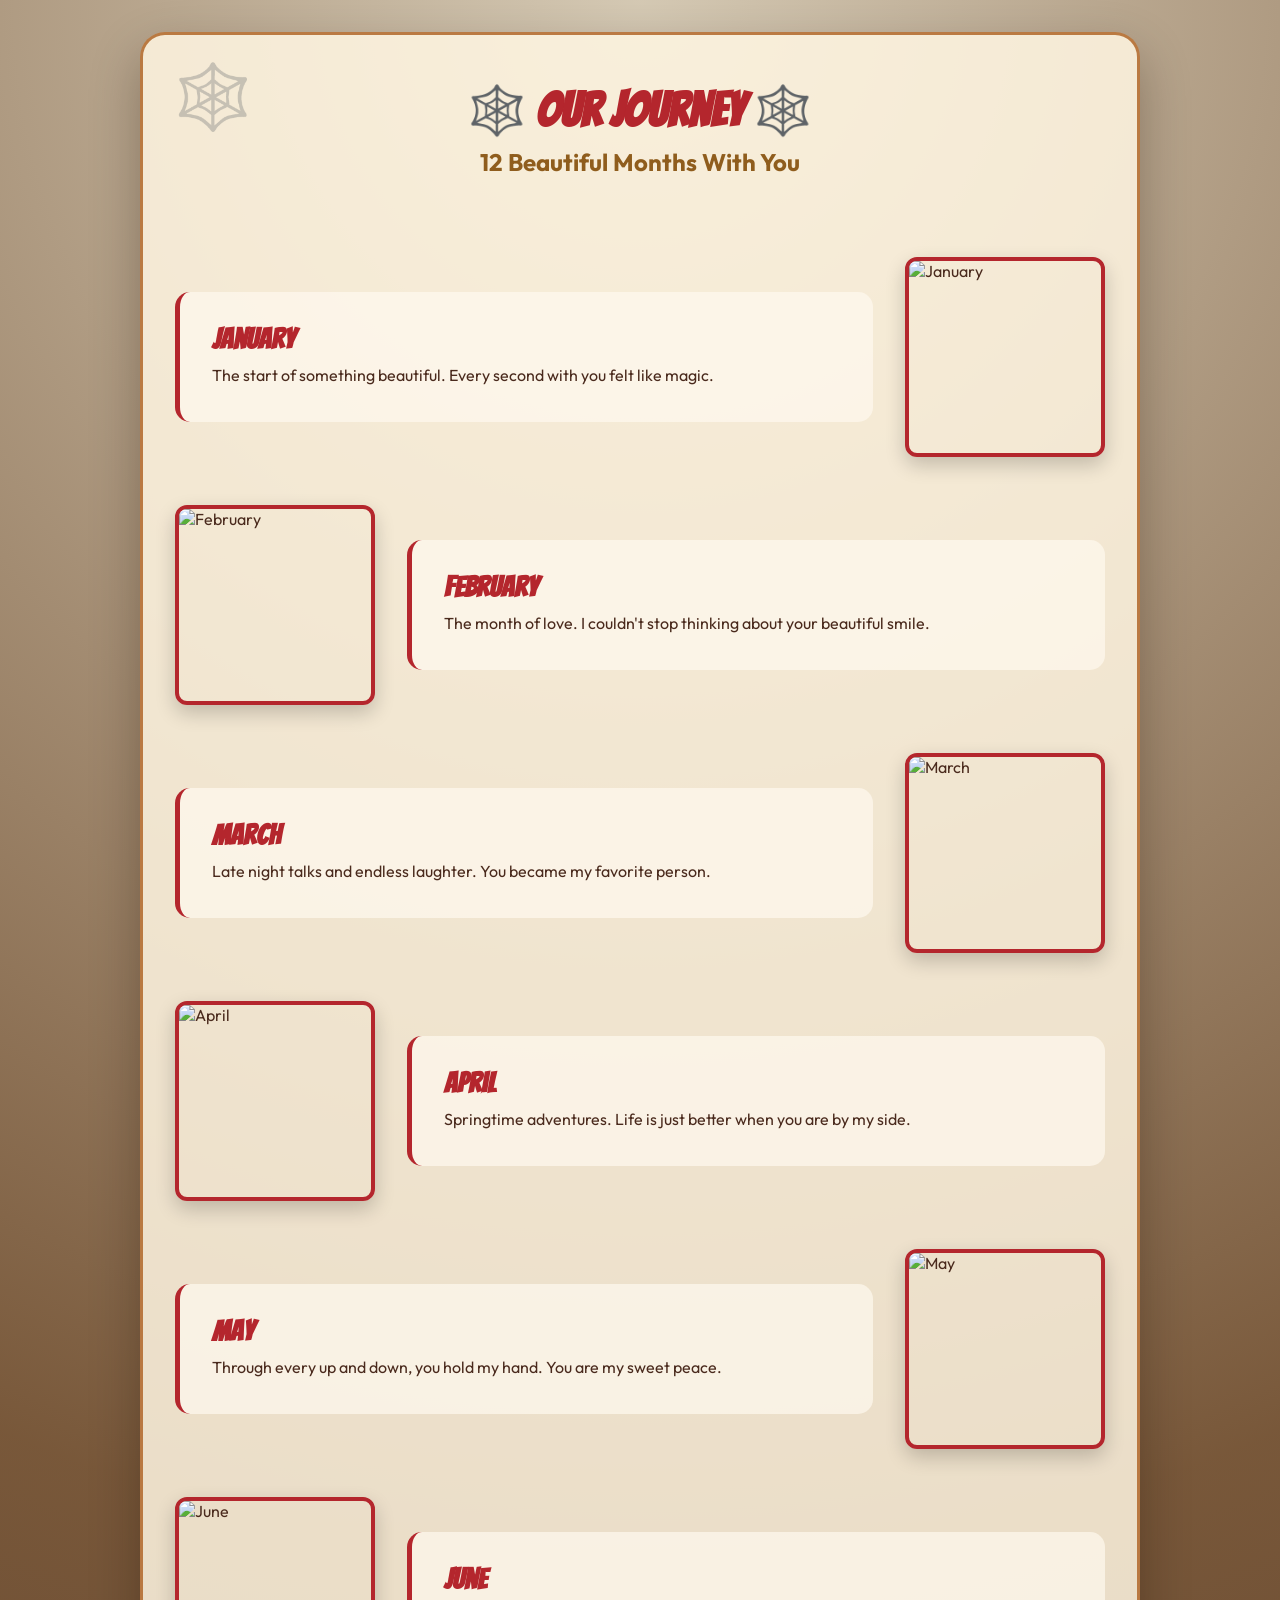
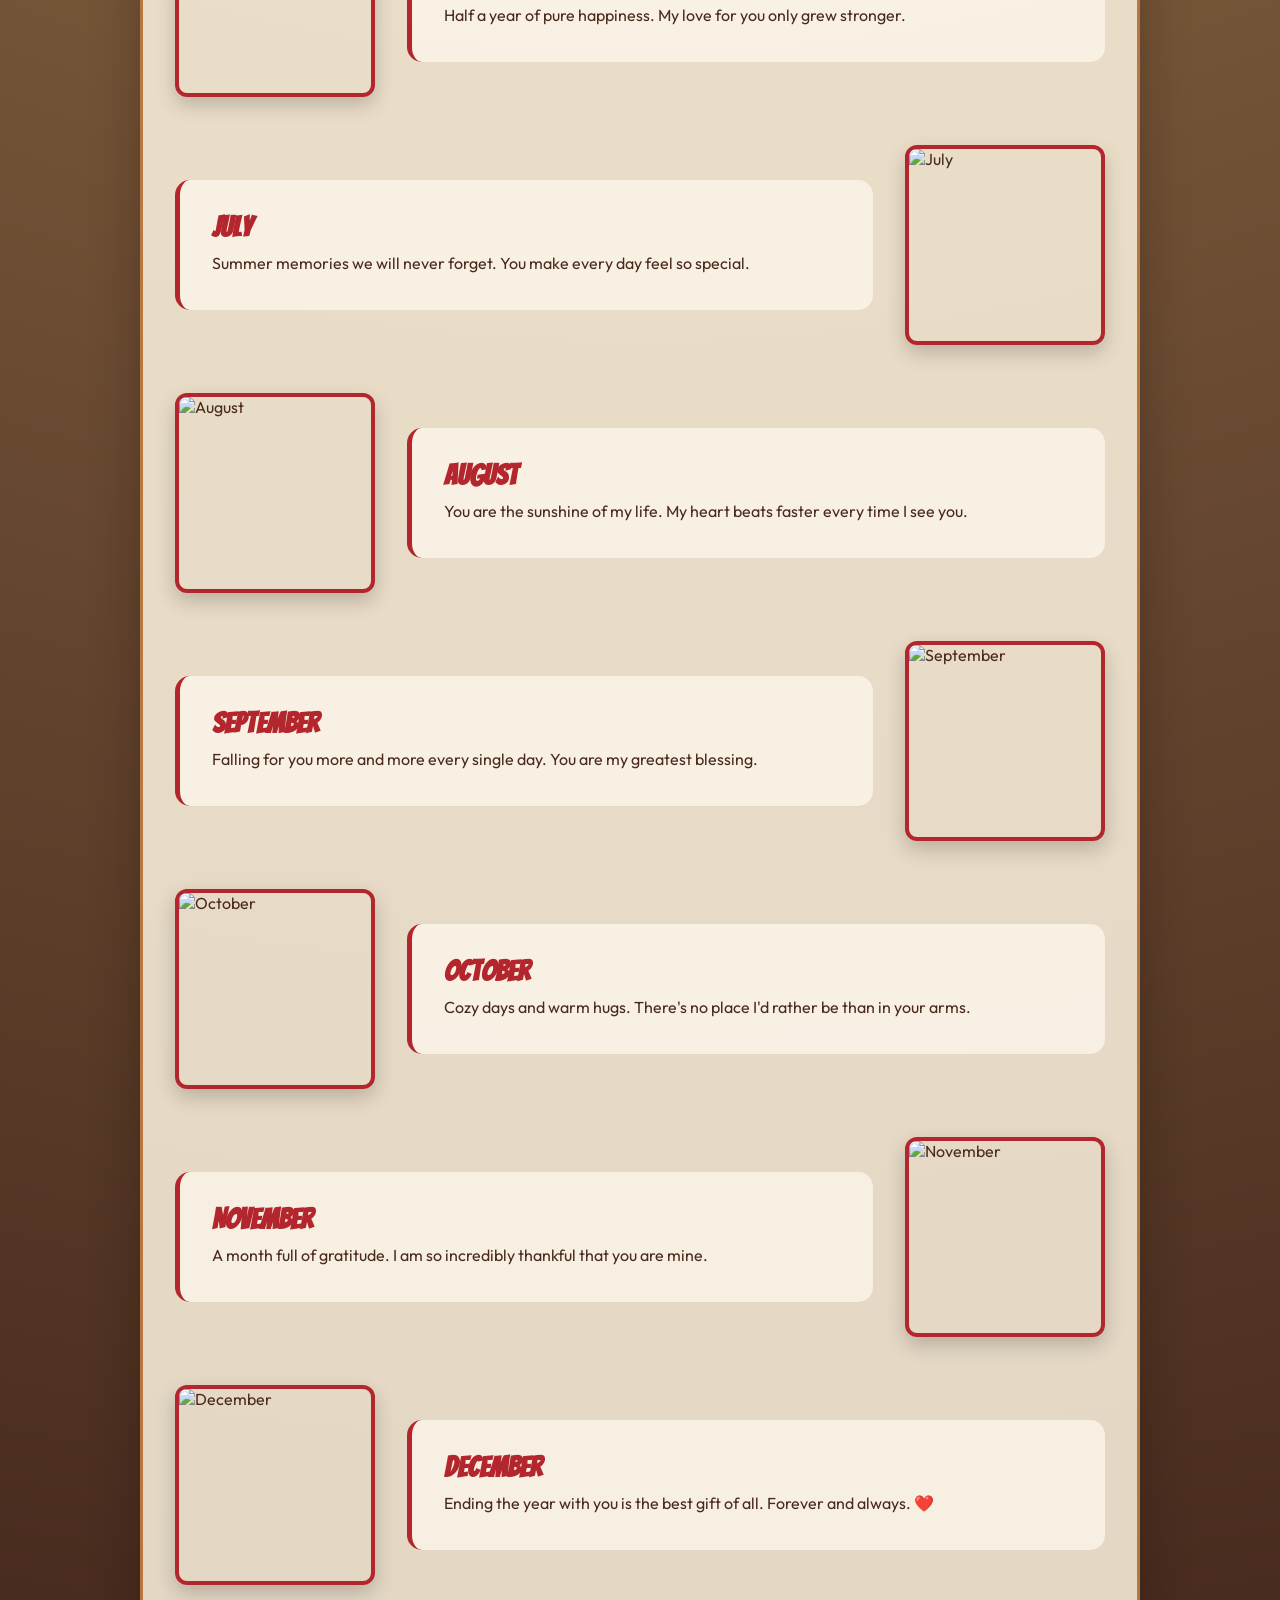
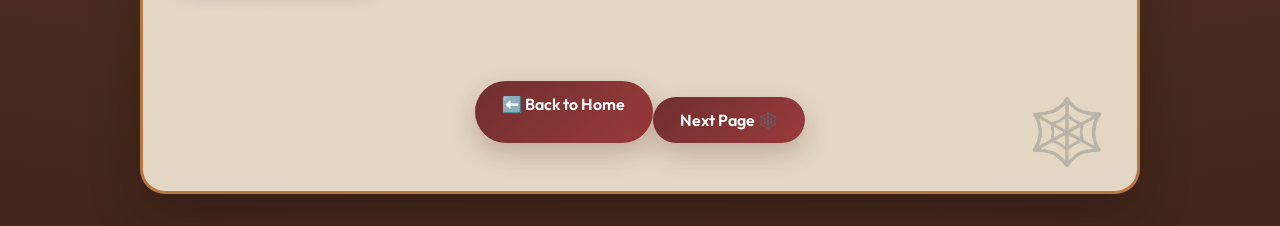
==== memories.html @ 52bcbd63 "Add files via upload" ====
<!DOCTYPE html>
<html lang="en">
<head>
    <meta charset="UTF-8">
    <meta name="viewport" content="width=device-width, initial-scale=1.0">
    <title>🕷️ Our Memories — Spider-Man Edition ❤️</title>
    <meta name="description" content="12 beautiful months of memories with a Spider-Man theme">

    <!-- Google Fonts -->
    <link rel="preconnect" href="https://fonts.googleapis.com">
    <link rel="preconnect" href="https://fonts.gstatic.com" crossorigin>
    <link href="https://fonts.googleapis.com/css2?family=Bangers&family=Outfit:wght@300;400;600;800&family=Playfair+Display:ital,wght@0,400;0,700;1,400;1,700&display=swap" rel="stylesheet">

    <!-- CSS File -->
    <link rel="stylesheet" href="style.css">
</head>
<body>
    <div class="memories-container">
        <!-- Spider Web Decoration -->
        <div class="web web1">🕸️</div>
        <div class="web web2">🕸️</div>
        
        <h1>🕸️ Our Journey 🕸️</h1>
        <h2>12 Beautiful Months With You</h2>
        
        <div class="timeline">
            <!-- January -->
            <div class="timeline-item">
                <img src="images/photo1.jpg" alt="January" class="timeline-img">
                <div class="timeline-content">
                    <h3 class="month-title">January</h3>
                    <p class="sweet-words">The start of something beautiful. Every second with you felt like magic.</p>
                </div>
            </div>
            
            <!-- February -->
            <div class="timeline-item">
                <img src="images/photo2.jpg" alt="February" class="timeline-img">
                <div class="timeline-content">
                    <h3 class="month-title">February</h3>
                    <p class="sweet-words">The month of love. I couldn't stop thinking about your beautiful smile.</p>
                </div>
            </div>
            
            <!-- March -->
            <div class="timeline-item">
                <img src="images/photo3.jpg" alt="March" class="timeline-img">
                <div class="timeline-content">
                    <h3 class="month-title">March</h3>
                    <p class="sweet-words">Late night talks and endless laughter. You became my favorite person.</p>
                </div>
            </div>
            
            <!-- April -->
            <div class="timeline-item">
                <img src="images/photo4.jpg" alt="April" class="timeline-img">
                <div class="timeline-content">
                    <h3 class="month-title">April</h3>
                    <p class="sweet-words">Springtime adventures. Life is just better when you are by my side.</p>
                </div>
            </div>
            
            <!-- May -->
            <div class="timeline-item">
                <img src="images/photo5.jpg" alt="May" class="timeline-img">
                <div class="timeline-content">
                    <h3 class="month-title">May</h3>
                    <p class="sweet-words">Through every up and down, you hold my hand. You are my sweet peace.</p>
                </div>
            </div>
            
            <!-- June -->
            <div class="timeline-item">
                <img src="images/photo6.jpg" alt="June" class="timeline-img">
                <div class="timeline-content">
                    <h3 class="month-title">June</h3>
                    <p class="sweet-words">Half a year of pure happiness. My love for you only grew stronger.</p>
                </div>
            </div>
            
            <!-- July -->
            <div class="timeline-item">
                <img src="images/photo7.jpg" alt="July" class="timeline-img">
                <div class="timeline-content">
                    <h3 class="month-title">July</h3>
                    <p class="sweet-words">Summer memories we will never forget. You make every day feel so special.</p>
                </div>
            </div>

            <!-- August -->
            <div class="timeline-item">
                <img src="images/photo8.jpg" alt="August" class="timeline-img">
                <div class="timeline-content">
                    <h3 class="month-title">August</h3>
                    <p class="sweet-words">You are the sunshine of my life. My heart beats faster every time I see you.</p>
                </div>
            </div>

            <!-- September -->
            <div class="timeline-item">
                <img src="images/photo9.jpg" alt="September" class="timeline-img">
                <div class="timeline-content">
                    <h3 class="month-title">September</h3>
                    <p class="sweet-words">Falling for you more and more every single day. You are my greatest blessing.</p>
                </div>
            </div>

            <!-- October -->
            <div class="timeline-item">
                <img src="images/photo10.jpg" alt="October" class="timeline-img">
                <div class="timeline-content">
                    <h3 class="month-title">October</h3>
                    <p class="sweet-words">Cozy days and warm hugs. There's no place I'd rather be than in your arms.</p>
                </div>
            </div>

            <!-- November -->
            <div class="timeline-item">
                <img src="images/photo11.jpg" alt="November" class="timeline-img">
                <div class="timeline-content">
                    <h3 class="month-title">November</h3>
                    <p class="sweet-words">A month full of gratitude. I am so incredibly thankful that you are mine.</p>
                </div>
            </div>

            <!-- December -->
            <div class="timeline-item">
                <img src="images/photo12.jpg" alt="December" class="timeline-img">
                <div class="timeline-content">
                    <h3 class="month-title">December</h3>
                    <p class="sweet-words">Ending the year with you is the best gift of all. Forever and always. ❤️</p>
                </div>
            </div>
        </div>

        <div class="nav-buttons">
            <a href="index.html" class="btn-back">⬅️ Back to Home</a>
            <a href="seasons.html" class="btn-next">Next Page 🕸️</a>
        </div>
    </div>
</body>
</html>
---- style.css ----
﻿* {
    margin: 0;
    padding: 0;
    box-sizing: border-box;
}

:root {
    --bg-cream: #f7ebd0;
    --paper: #f5ddaf;
    --ink: #4a2a1d;
    --gold: #c79b3f;
    --gold-deep: #8f5d1d;
    --red: #b4262d;
    --red-deep: #6a151d;
    --shadow: rgba(34, 16, 10, 0.35);
}

body {
    margin: 0;
    font-family: 'Outfit', sans-serif;
    min-height: 100vh;
    display: flex;
    align-items: center;
    justify-content: center;
    background: radial-gradient(circle at top, rgba(255, 245, 220, 0.8), rgba(196, 149, 96, 0.5) 45%, rgba(68, 39, 28, 0.9) 100%), #2c1a13;
    color: var(--ink);
    padding: 2rem 1rem;
}

body.seasons-theme {
    background: #2d1d18;
    align-items: center;
}

.seasons-container {
    width: min(1100px, 92vw);
    margin: 0 auto;
    padding: 2.5rem 2rem 3rem;
    border-radius: 30px;
    background: rgba(255, 246, 226, 0.78);
    border: 3px solid rgba(160, 101, 42, 0.8);
    box-shadow: 0 24px 60px rgba(25, 13, 8, 0.4);
    text-align: center;
    position: relative;
    overflow: hidden;
}

.seasons-container::before,
.seasons-container::after {
    content: "";
    position: absolute;
    inset: 18px;
    border: 2px solid rgba(181, 123, 50, 0.7);
    border-radius: 24px;
    pointer-events: none;
}

.seasons-container::after {
    inset: 28px;
    border-style: dashed;
    opacity: 0.8;
}

.cursive-title {
    position: relative;
    z-index: 1;
    font-family: 'Cormorant Garamond', serif;
    font-size: clamp(2.8rem, 5vw, 4.6rem);
    line-height: 1;
    letter-spacing: 0.08em;
    color: #70281d;
    margin-bottom: 0.3rem;
    text-shadow: 0 2px 0 rgba(255,255,255,0.45);
}

.emoji-row {
    position: relative;
    z-index: 1;
    font-size: 1.5rem;
    letter-spacing: 0.4rem;
    margin-bottom: 0.8rem;
}

.subtitle {
    position: relative;
    z-index: 1;
    font-family: 'Outfit', sans-serif;
    font-size: 0.8rem;
    letter-spacing: 0.24em;
    text-transform: uppercase;
    color: rgba(72, 42, 28, 0.75);
    margin-bottom: 1.4rem;
}

.string-challenge {
    position: relative;
    z-index: 1;
    max-width: 900px;
    margin: 0 auto 1.8rem;
}

.string-challenge-title {
    font-family: 'Cormorant Garamond', serif;
    font-size: clamp(2rem, 4vw, 3rem);
    color: var(--ink);
    margin-bottom: 0.25rem;
    letter-spacing: 0.06em;
}

.string-challenge-hint {
    font-size: 0.96rem;
    color: rgba(74, 42, 29, 0.75);
    margin-bottom: 1rem;
}

.string-stage {
    position: relative;
    min-height: 430px;
    display: flex;
    align-items: center;
    justify-content: space-between;
    gap: 2rem;
    padding: 1rem 3rem;
    border-radius: 26px;
    overflow: hidden;
    background: linear-gradient(180deg, rgba(255, 236, 170, 0.16), rgba(80, 42, 20, 0.18)), linear-gradient(180deg, #f8e5b6 0%, #f3d18b 20%, #ebbf71 36%, #d77a4b 56%, #7d3b24 74%, #223538 100%);
    border: 4px solid rgba(149, 64, 37, 0.8);
    box-shadow: inset 0 0 30px rgba(78, 38, 18, 0.35), 0 18px 40px rgba(28, 18, 15, 0.25);
}

.japanese-scene {
    position: absolute;
    inset: 0;
    z-index: 0;
    pointer-events: none;
    background: radial-gradient(circle at 50% 28%, rgba(255, 223, 126, 0.92) 0%, rgba(255, 190, 87, 0.7) 12%, rgba(255, 160, 80, 0.32) 18%, transparent 28%), linear-gradient(180deg, rgba(255,255,255,0) 0%, rgba(255,255,255,0) 45%, rgba(25, 40, 42, 0.18) 100%);
}

.japanese-scene::before,
.japanese-scene::after {
    content: "";
    position: absolute;
    inset: 0;
    pointer-events: none;
}

.japanese-scene::before {
    background: linear-gradient(180deg, transparent 0%, transparent 62%, rgba(90, 52, 28, 0.48) 100%), radial-gradient(circle at 50% 54%, rgba(255, 209, 106, 0.87) 0%, rgba(238, 141, 83, 0.35) 24%, transparent 32%);
}

.japanese-scene::after {
    background: linear-gradient(180deg, transparent 0%, transparent 64%, rgba(26, 52, 42, 0.2) 64%, rgba(28, 53, 42, 0.75) 100%), radial-gradient(circle at 50% 58%, rgba(230, 73, 73, 0.62), transparent 28%);
    clip-path: polygon(0 100%, 0 68%, 12% 57%, 24% 66%, 35% 47%, 48% 62%, 62% 46%, 76% 62%, 88% 52%, 100% 65%, 100% 100%);
}

.love-string {
    position: absolute;
    inset: 0;
    width: 100%;
    height: 100%;
    overflow: visible;
    pointer-events: none;
    z-index: 3;
}

.love-string path {
    fill: none;
    stroke: #d53447;
    stroke-width: 5;
    stroke-linecap: round;
    filter: drop-shadow(0 0 8px rgba(213, 52, 71, 0.9));
}

.photo-card {
    position: relative;
    width: 170px;
    height: 150px;
    padding: 10px;
    border: 3px solid rgba(198, 122, 45, 0.9);
    border-radius: 10px;
    background: linear-gradient(145deg, rgba(255, 242, 205, 0.8), rgba(179, 112, 35, 0.62));
    box-shadow: 0 12px 24px rgba(0, 0, 0, 0.24), inset 0 0 12px rgba(89, 39, 16, 0.32);
    z-index: 2;
}

.secret-photo,
.photo-cover {
    width: 100%;
    height: 100%;
    border-radius: 6px;
}

.secret-photo {
    position: absolute;
    inset: 0;
    display: block;
    object-fit: cover;
    opacity: 0;
    transition: opacity 0.7s ease;
    border: 2px solid rgba(69, 25, 12, 0.8);
}

.photo-cover {
    position: absolute;
    inset: 10px;
    width: calc(100% - 20px);
    height: calc(100% - 20px);
    display: grid;
    place-items: center;
    color: #e8d4aa;
    background: linear-gradient(135deg, rgba(118, 53, 23, 0.95), rgba(36, 22, 17, 0.88));
    font-size: 3rem;
    transition: opacity 0.7s ease;
    border: 2px solid rgba(221, 169, 90, 0.7);
    box-shadow: inset 0 0 12px rgba(0,0,0,0.2);
    z-index: 10;
}

.string-heart {
    position: absolute;
    top: 50%;
    left: 50%;
    width: 58px;
    height: 58px;
    border: 3px solid #ffc7c7;
    border-radius: 50%;
    padding: 0;
    color: #ffe8eb;
    background: radial-gradient(circle at 30% 30%, #ff4d6b, #b7182e 65%, #621222 100%);
    font-size: 1.5rem;
    line-height: 1;
    cursor: pointer;
    transform: translate(-50%, -50%);
    z-index: 5;
    box-shadow: 0 0 18px rgba(232, 52, 68, 0.7), 0 0 40px rgba(202, 41, 60, 0.4);
    transition: transform 0.25s ease, box-shadow 0.25s ease;
}

.string-heart:hover {
    transform: translate(-50%, -50%) scale(1.08);
}

.string-stage.is-connected .photo-cover {
    opacity: 0;
    pointer-events: none;
}

.string-stage.is-connected .secret-photo {
    opacity: 1;
}

.string-stage.is-connected .string-heart {
    color: #fff;
    border-color: #fff;
}

.locked-message {
    opacity: 0;
    max-height: 0;
    overflow: hidden;
    margin: 0;
    transition: opacity 0.8s ease, max-height 0.8s ease, margin 0.8s ease;
}

.locked-message.is-unlocked {
    opacity: 1;
    max-height: 300px;
    margin-bottom: 1.5rem;
}

.quotes-container {
    position: relative;
    z-index: 1;
}

.quote-main {
    font-family: 'Cormorant Garamond', serif;
    font-size: clamp(2rem, 4vw, 2.8rem);
    color: #692b1d;
    margin-bottom: 0.6rem;
    line-height: 1.15;
}

.quote-sub {
    font-family: 'Outfit', sans-serif;
    font-size: 1rem;
    color: rgba(74, 42, 29, 0.8);
    line-height: 1.7;
    font-weight: 400;
}

.nav-buttons {
    position: relative;
    z-index: 1;
    display: flex;
    justify-content: center;
    margin-top: 1rem;
}

.nav-buttons a {
    display: inline-block;
    text-decoration: none;
    color: #fff;
    background: linear-gradient(135deg, #6f2f2d, #9a3a3d);
    padding: 0.8rem 1.7rem;
    border-radius: 999px;
    font-weight: 600;
    box-shadow: 0 10px 24px rgba(96, 39, 29, 0.25);
    transition: transform 0.2s ease;
}

.nav-buttons a:hover {
    transform: translateY(-2px);
}

@media (max-width: 650px) {
    .seasons-container {
        padding: 2rem 1rem 2.5rem;
    }

    .string-stage {
        min-height: 420px;
        flex-direction: column;
        padding: 1rem;
    }

    .photo-card {
        width: min(220px, 75vw);
    }
}

/* Birthday Container Styles */
.birthday-container {
    width: min(900px, 95vw);
    margin: 0 auto;
    padding: 3rem 2rem;
    border-radius: 25px;
    background: rgba(255, 246, 226, 0.85);
    border: 3px solid rgba(180, 110, 50, 0.9);
    box-shadow: 0 20px 50px rgba(25, 13, 8, 0.3), inset 0 0 20px rgba(255, 255, 255, 0.3);
    text-align: center;
    position: relative;
    overflow: hidden;
}

.birthday-container::before {
    content: "";
    position: absolute;
    inset: 15px;
    border: 2px solid rgba(180, 110, 50, 0.5);
    border-radius: 20px;
    pointer-events: none;
    z-index: 0;
}

/* Web Decorations */
.web {
    position: absolute;
    font-size: 4rem;
    opacity: 0.3;
    z-index: 1;
}

.web1 {
    top: 20px;
    left: 30px;
}

.web2 {
    bottom: 20px;
    right: 30px;
}

/* Birthday Title */
.birthday-title {
    font-family: 'Bangers', cursive;
    font-size: clamp(2.5rem, 6vw, 4rem);
    color: #b4262d;
    margin-bottom: 0.5rem;
    text-shadow: 2px 2px 4px rgba(0, 0, 0, 0.2);
    position: relative;
    z-index: 2;
}

.birthday-container h2 {
    font-size: clamp(1.5rem, 4vw, 2rem);
    color: #8f5d1d;
    margin-bottom: 1.5rem;
    position: relative;
    z-index: 2;
}

/* Entrance Message */
.entrance-image-container {
    margin: 2rem 0;
    position: relative;
    z-index: 2;
}

.entrance-message {
    background: rgba(255, 250, 240, 0.6);
    padding: 2rem;
    border-radius: 15px;
    border-left: 5px solid #b4262d;
}

.entrance-message p {
    font-size: 1rem;
    line-height: 1.8;
    color: #4a2a1d;
    margin-bottom: 1rem;
}

.entrance-signoff {
    font-style: italic;
    font-weight: 600;
    color: #b4262d;
}

/* Message Section */
.message {
    margin: 2rem 0;
    position: relative;
    z-index: 2;
}

.message p {
    font-size: 1.1rem;
    line-height: 1.8;
    color: #4a2a1d;
    margin-bottom: 1.2rem;
}

/* Question Section */
.question-section {
    margin: 2.5rem 0;
    position: relative;
    z-index: 2;
}

.question-text {
    font-size: 1.3rem;
    color: #b4262d;
    margin-bottom: 1.5rem;
    font-weight: 600;
}

.buttons-container {
    display: flex;
    gap: 1.5rem;
    justify-content: center;
    flex-wrap: wrap;
}

.btn-yes,
.btn-no {
    padding: 1rem 2rem;
    font-size: 1.1rem;
    border: none;
    border-radius: 50px;
    cursor: pointer;
    font-weight: 600;
    transition: all 0.3s ease;
    box-shadow: 0 8px 16px rgba(0, 0, 0, 0.2);
}

.btn-yes {
    background: linear-gradient(135deg, #b4262d, #8f5d1d);
    color: white;
}

.btn-yes:hover {
    transform: translateY(-3px);
    box-shadow: 0 12px 20px rgba(0, 0, 0, 0.3);
}

.btn-no {
    background: linear-gradient(135deg, #f5ddaf, #c79b3f);
    color: #4a2a1d;
}

.btn-no:hover {
    background: linear-gradient(135deg, #e8cca3, #b48a2f);
}

/* Surprise Message */
.surprise-message {
    display: none;
    margin: 2rem 0;
    padding: 2.5rem;
    background: linear-gradient(135deg, rgba(255, 250, 240, 0.9), rgba(255, 235, 205, 0.8));
    border-radius: 20px;
    border: 3px solid #b4262d;
    position: relative;
    z-index: 2;
    opacity: 0;
    transition: opacity 0.6s ease;
}

.surprise-message.show {
    opacity: 1;
}

.surprise-message h2 {
    font-size: 2rem;
    color: #b4262d;
    margin-bottom: 1.5rem;
}

.surprise-message p {
    font-size: 1.1rem;
    line-height: 1.9;
    color: #4a2a1d;
    margin-bottom: 1.2rem;
}

.btn-next {
    display: inline-block;
    padding: 1rem 2.5rem;
    background: linear-gradient(135deg, #b4262d, #8f5d1d);
    color: white;
    text-decoration: none;
    border-radius: 50px;
    font-weight: 600;
    margin-top: 1rem;
    transition: all 0.3s ease;
    box-shadow: 0 8px 16px rgba(0, 0, 0, 0.2);
}

.btn-next:hover {
    transform: translateY(-3px);
    box-shadow: 0 12px 20px rgba(0, 0, 0, 0.3);
}

/* Confetti Animation */
.confetti {
    position: fixed;
    pointer-events: none;
    z-index: 100;
}

@keyframes fall {
    to {
        transform: translateY(100vh) rotate(360deg);
        opacity: 0;
    }
}

/* Memories Page Styles */
.memories-container {
    width: min(1000px, 95vw);
    margin: 0 auto;
    padding: 3rem 2rem;
    background: rgba(255, 246, 226, 0.85);
    border-radius: 25px;
    border: 3px solid rgba(180, 110, 50, 0.9);
    box-shadow: 0 20px 50px rgba(25, 13, 8, 0.3);
    position: relative;
}

.memories-container h1 {
    font-family: 'Bangers', cursive;
    font-size: 3rem;
    color: #b4262d;
    margin-bottom: 0.5rem;
    text-align: center;
}

.memories-container h2 {
    font-size: 1.5rem;
    color: #8f5d1d;
    text-align: center;
    margin-bottom: 3rem;
}

.timeline {
    position: relative;
    padding: 2rem 0;
}

.timeline::before {
    content: "";
    position: absolute;
    left: 50%;
    transform: translateX(-50%);
    width: 4px;
    height: 100%;
    background: linear-gradient(180deg, #b4262d, #c79b3f, #b4262d);
    display: none;
}

.timeline-item {
    margin-bottom: 3rem;
    display: flex;
    align-items: center;
    gap: 2rem;
    position: relative;
}

.timeline-item:nth-child(odd) {
    flex-direction: row-reverse;
}

.timeline-img {
    width: 200px;
    height: 200px;
    border-radius: 12px;
    object-fit: cover;
    border: 4px solid #b4262d;
    box-shadow: 0 8px 20px rgba(0, 0, 0, 0.2);
}

.timeline-content {
    flex: 1;
    background: rgba(255, 250, 240, 0.7);
    padding: 2rem;
    border-radius: 15px;
    border-left: 5px solid #b4262d;
}

.month-title {
    font-family: 'Bangers', cursive;
    font-size: 1.8rem;
    color: #b4262d;
    margin-bottom: 0.5rem;
}

.sweet-words {
    font-size: 1rem;
    line-height: 1.7;
    color: #4a2a1d;
}

@media (max-width: 768px) {
    .timeline::before {
        left: 30px;
    }

    .timeline-item,
    .timeline-item:nth-child(odd) {
        flex-direction: column;
        margin-left: 60px;
    }

    .timeline-img {
        width: 100%;
        max-width: 250px;
    }

    .timeline-content {
        border-left: 5px solid #b4262d;
    }
}

/* Photo Card Styles */
.photo-card-left {
    position: absolute;
    left: 2rem;
    top: 50%;
    transform: translateY(-50%);
}

.photo-card-right {
    position: absolute;
    right: 2rem;
    top: 50%;
    transform: translateY(-50%);
}

.center-heart-button {
    position: absolute;
    top: 50%;
    left: 50%;
    transform: translate(-50%, -50%) !important;
}
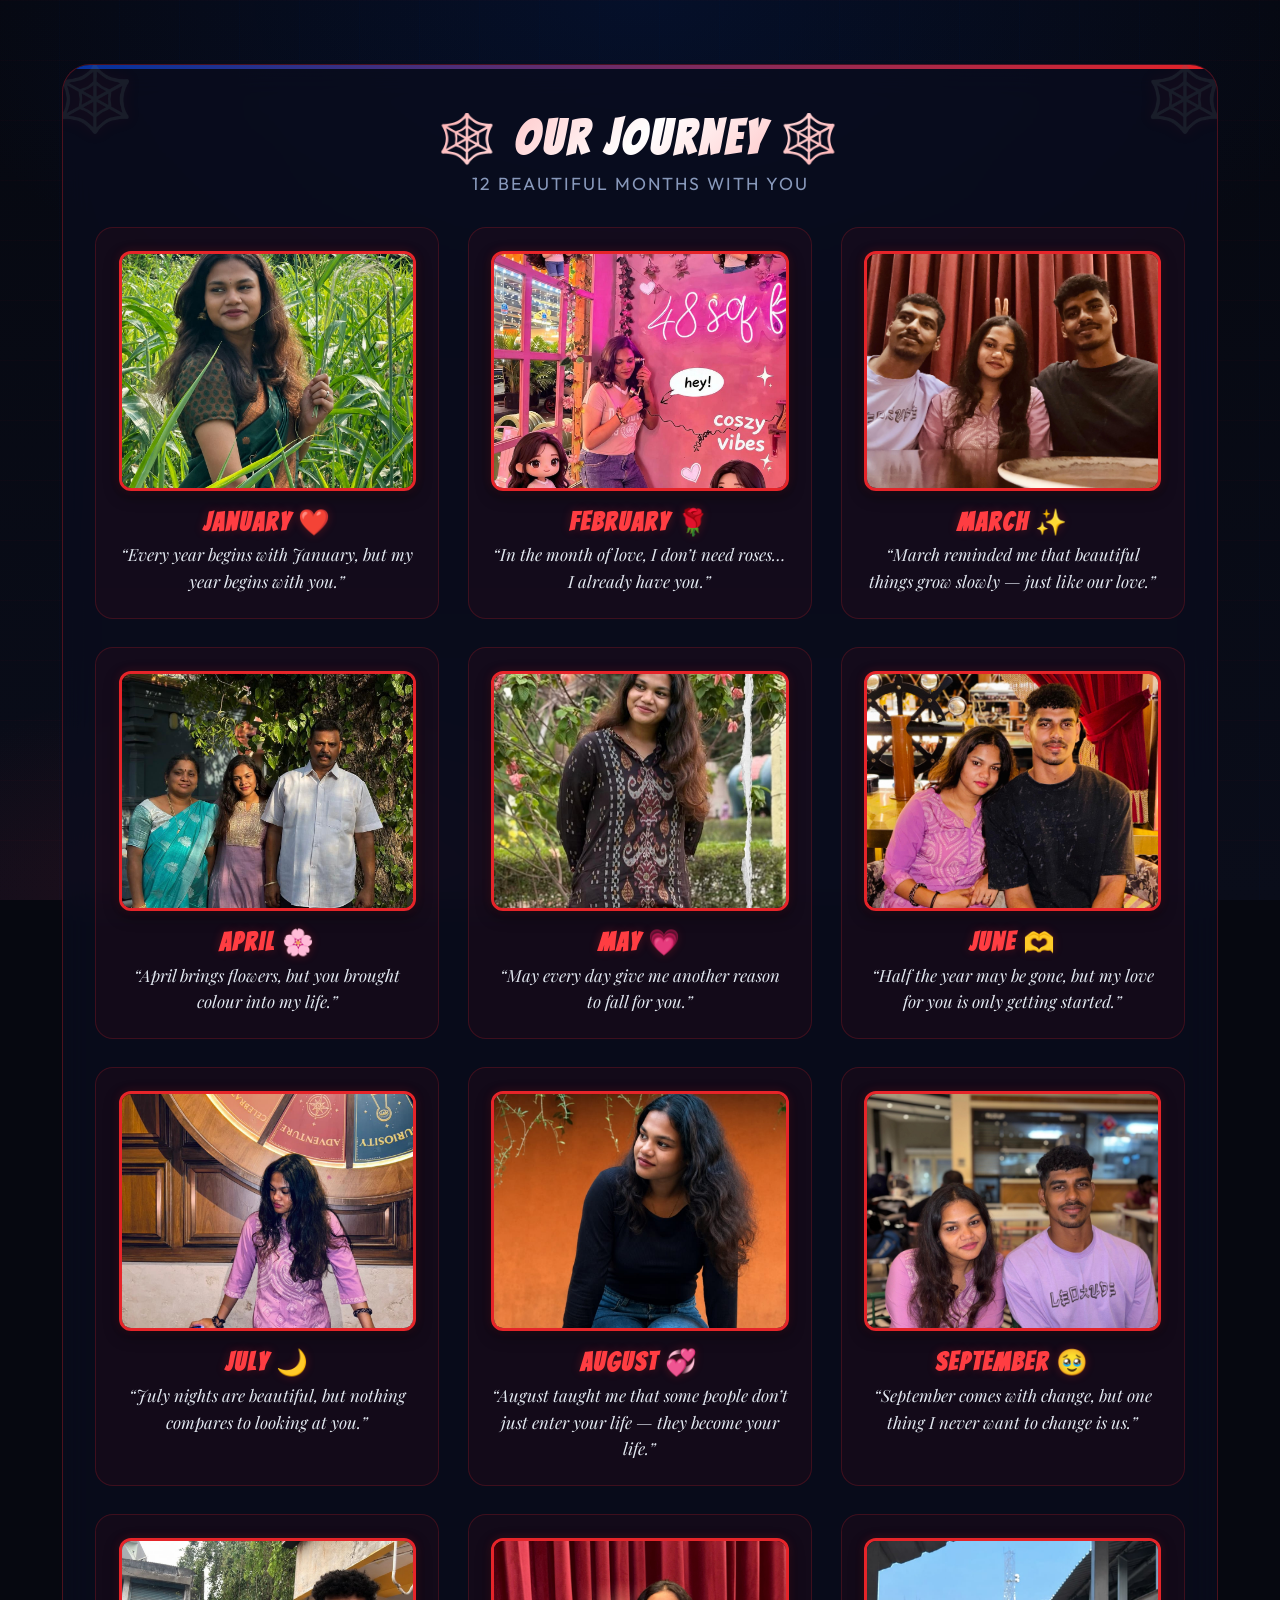
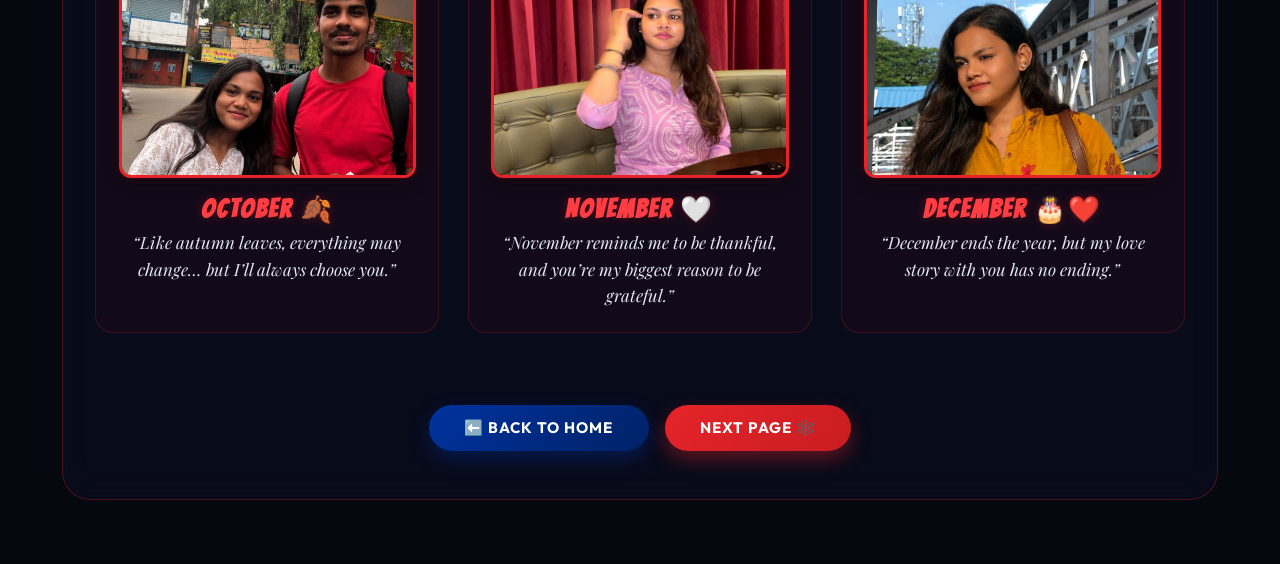
==== commit 22119cb5: "Update love proposal experience" ====
--- a/memories.html
+++ b/memories.html
@@ -26,109 +26,109 @@
         <div class="timeline">
             <!-- January -->
             <div class="timeline-item">
-                <img src="images/photo1.jpg" alt="January" class="timeline-img">
+                <img src="images/WhatsApp Image 2026-09-02 at 2.34.52 PM.jpeg" alt="January" class="timeline-img">
                 <div class="timeline-content">
-                    <h3 class="month-title">January</h3>
-                    <p class="sweet-words">The start of something beautiful. Every second with you felt like magic.</p>
+                    <h3 class="month-title">January ❤️</h3>
+                    <p class="sweet-words">“Every year begins with January, but my year begins with you.”</p>
                 </div>
             </div>
             
             <!-- February -->
             <div class="timeline-item">
-                <img src="images/photo2.jpg" alt="February" class="timeline-img">
+                <img src="images/WhatsApp Image 2026-09-16 at 1.46.55 PM (4).jpeg" alt="February" class="timeline-img">
                 <div class="timeline-content">
-                    <h3 class="month-title">February</h3>
-                    <p class="sweet-words">The month of love. I couldn't stop thinking about your beautiful smile.</p>
+                    <h3 class="month-title">February 🌹</h3>
+                    <p class="sweet-words">“In the month of love, I don’t need roses… I already have you.”</p>
                 </div>
             </div>
             
             <!-- March -->
             <div class="timeline-item">
-                <img src="images/photo3.jpg" alt="March" class="timeline-img">
+                <img src="images/WhatsApp Image 2026-09-17 at 1.33.15 PM.jpeg" alt="March" class="timeline-img">
                 <div class="timeline-content">
-                    <h3 class="month-title">March</h3>
-                    <p class="sweet-words">Late night talks and endless laughter. You became my favorite person.</p>
+                    <h3 class="month-title">March ✨</h3>
+                    <p class="sweet-words">“March reminded me that beautiful things grow slowly — just like our love.”</p>
                 </div>
             </div>
             
             <!-- April -->
             <div class="timeline-item">
-                <img src="images/photo4.jpg" alt="April" class="timeline-img">
+                <img src="images/WhatsApp Image 2026-09-16 at 1.46.55 PM (6).jpeg" alt="April" class="timeline-img">
                 <div class="timeline-content">
-                    <h3 class="month-title">April</h3>
-                    <p class="sweet-words">Springtime adventures. Life is just better when you are by my side.</p>
+                    <h3 class="month-title">April 🌸</h3>
+                    <p class="sweet-words">“April brings flowers, but you brought colour into my life.”</p>
                 </div>
             </div>
             
             <!-- May -->
             <div class="timeline-item">
-                <img src="images/photo5.jpg" alt="May" class="timeline-img">
+                <img src="images/WhatsApp Image 2026-09-16 at 1.49.34 PM (1).jpeg" alt="May" class="timeline-img">
                 <div class="timeline-content">
-                    <h3 class="month-title">May</h3>
-                    <p class="sweet-words">Through every up and down, you hold my hand. You are my sweet peace.</p>
+                    <h3 class="month-title">May 💗</h3>
+                    <p class="sweet-words">“May every day give me another reason to fall for you.”</p>
                 </div>
             </div>
             
             <!-- June -->
             <div class="timeline-item">
-                <img src="images/photo6.jpg" alt="June" class="timeline-img">
+                <img src="images/WhatsApp Image 2026-09-16 at 1.54.16 PM.jpeg" alt="June" class="timeline-img">
                 <div class="timeline-content">
-                    <h3 class="month-title">June</h3>
-                    <p class="sweet-words">Half a year of pure happiness. My love for you only grew stronger.</p>
+                    <h3 class="month-title">June 🫶</h3>
+                    <p class="sweet-words">“Half the year may be gone, but my love for you is only getting started.”</p>
                 </div>
             </div>
             
             <!-- July -->
             <div class="timeline-item">
-                <img src="images/photo7.jpg" alt="July" class="timeline-img">
+                <img src="images/WhatsApp Image 2026-09-16 at 1.54.40 PM.jpeg" alt="July" class="timeline-img">
                 <div class="timeline-content">
-                    <h3 class="month-title">July</h3>
-                    <p class="sweet-words">Summer memories we will never forget. You make every day feel so special.</p>
+                    <h3 class="month-title">July 🌙</h3>
+                    <p class="sweet-words">“July nights are beautiful, but nothing compares to looking at you.”</p>
                 </div>
             </div>
 
             <!-- August -->
             <div class="timeline-item">
-                <img src="images/photo8.jpg" alt="August" class="timeline-img">
+                <img src="images/WhatsApp Image 2026-09-18 at 12.08.10 PM.jpeg" alt="August" class="timeline-img">
                 <div class="timeline-content">
-                    <h3 class="month-title">August</h3>
-                    <p class="sweet-words">You are the sunshine of my life. My heart beats faster every time I see you.</p>
+                    <h3 class="month-title">August 💞</h3>
+                    <p class="sweet-words">“August taught me that some people don’t just enter your life — they become your life.”</p>
                 </div>
             </div>
 
             <!-- September -->
             <div class="timeline-item">
-                <img src="images/photo9.jpg" alt="September" class="timeline-img">
+                <img src="images/WhatsApp Image 2026-09-17 at 1.33.14 PM.jpeg" alt="September" class="timeline-img">
                 <div class="timeline-content">
-                    <h3 class="month-title">September</h3>
-                    <p class="sweet-words">Falling for you more and more every single day. You are my greatest blessing.</p>
+                    <h3 class="month-title">September 🥹</h3>
+                    <p class="sweet-words">“September comes with change, but one thing I never want to change is us.”</p>
                 </div>
             </div>
 
             <!-- October -->
             <div class="timeline-item">
-                <img src="images/photo10.jpg" alt="October" class="timeline-img">
+                <img src="images/WhatsApp Image 2026-09-17 at 1.33.15 PM (1).jpeg" alt="October" class="timeline-img">
                 <div class="timeline-content">
-                    <h3 class="month-title">October</h3>
-                    <p class="sweet-words">Cozy days and warm hugs. There's no place I'd rather be than in your arms.</p>
+                    <h3 class="month-title">October 🍂</h3>
+                    <p class="sweet-words">“Like autumn leaves, everything may change… but I’ll always choose you.”</p>
                 </div>
             </div>
 
             <!-- November -->
             <div class="timeline-item">
-                <img src="images/photo11.jpg" alt="November" class="timeline-img">
+                <img src="images/WhatsApp Image 2026-09-17 at 1.20.58 PM (1).jpeg" alt="November" class="timeline-img">
                 <div class="timeline-content">
-                    <h3 class="month-title">November</h3>
-                    <p class="sweet-words">A month full of gratitude. I am so incredibly thankful that you are mine.</p>
+                    <h3 class="month-title">November 🤍</h3>
+                    <p class="sweet-words">“November reminds me to be thankful, and you’re my biggest reason to be grateful.”</p>
                 </div>
             </div>
 
             <!-- December -->
             <div class="timeline-item">
-                <img src="images/photo12.jpg" alt="December" class="timeline-img">
+                <img src="images/WhatsApp Image 2026-09-18 at 12.08.10 PM (1).jpeg" alt="December" class="timeline-img">
                 <div class="timeline-content">
-                    <h3 class="month-title">December</h3>
-                    <p class="sweet-words">Ending the year with you is the best gift of all. Forever and always. ❤️</p>
+                    <h3 class="month-title">December 🎂❤️</h3>
+                    <p class="sweet-words">“December ends the year, but my love story with you has no ending.”</p>
                 </div>
             </div>
         </div>
--- a/style.css
+++ b/style.css
@@ -1,675 +1,1118 @@
-﻿* {
-    margin: 0;
-    padding: 0;
-    box-sizing: border-box;
-}
-
-:root {
-    --bg-cream: #f7ebd0;
-    --paper: #f5ddaf;
-    --ink: #4a2a1d;
-    --gold: #c79b3f;
-    --gold-deep: #8f5d1d;
-    --red: #b4262d;
-    --red-deep: #6a151d;
-    --shadow: rgba(34, 16, 10, 0.35);
-}
-
-body {
-    margin: 0;
-    font-family: 'Outfit', sans-serif;
-    min-height: 100vh;
-    display: flex;
-    align-items: center;
-    justify-content: center;
-    background: radial-gradient(circle at top, rgba(255, 245, 220, 0.8), rgba(196, 149, 96, 0.5) 45%, rgba(68, 39, 28, 0.9) 100%), #2c1a13;
-    color: var(--ink);
-    padding: 2rem 1rem;
-}
-
-body.seasons-theme {
-    background: #2d1d18;
-    align-items: center;
-}
-
-.seasons-container {
-    width: min(1100px, 92vw);
-    margin: 0 auto;
-    padding: 2.5rem 2rem 3rem;
-    border-radius: 30px;
-    background: rgba(255, 246, 226, 0.78);
-    border: 3px solid rgba(160, 101, 42, 0.8);
-    box-shadow: 0 24px 60px rgba(25, 13, 8, 0.4);
-    text-align: center;
-    position: relative;
-    overflow: hidden;
-}
-
-.seasons-container::before,
-.seasons-container::after {
-    content: "";
-    position: absolute;
-    inset: 18px;
-    border: 2px solid rgba(181, 123, 50, 0.7);
-    border-radius: 24px;
-    pointer-events: none;
-}
-
-.seasons-container::after {
-    inset: 28px;
-    border-style: dashed;
-    opacity: 0.8;
-}
-
-.cursive-title {
-    position: relative;
-    z-index: 1;
-    font-family: 'Cormorant Garamond', serif;
-    font-size: clamp(2.8rem, 5vw, 4.6rem);
-    line-height: 1;
-    letter-spacing: 0.08em;
-    color: #70281d;
-    margin-bottom: 0.3rem;
-    text-shadow: 0 2px 0 rgba(255,255,255,0.45);
-}
-
-.emoji-row {
-    position: relative;
-    z-index: 1;
-    font-size: 1.5rem;
-    letter-spacing: 0.4rem;
-    margin-bottom: 0.8rem;
-}
-
-.subtitle {
-    position: relative;
-    z-index: 1;
-    font-family: 'Outfit', sans-serif;
-    font-size: 0.8rem;
-    letter-spacing: 0.24em;
-    text-transform: uppercase;
-    color: rgba(72, 42, 28, 0.75);
-    margin-bottom: 1.4rem;
-}
-
-.string-challenge {
-    position: relative;
-    z-index: 1;
-    max-width: 900px;
-    margin: 0 auto 1.8rem;
-}
-
-.string-challenge-title {
-    font-family: 'Cormorant Garamond', serif;
-    font-size: clamp(2rem, 4vw, 3rem);
-    color: var(--ink);
-    margin-bottom: 0.25rem;
-    letter-spacing: 0.06em;
-}
-
-.string-challenge-hint {
-    font-size: 0.96rem;
-    color: rgba(74, 42, 29, 0.75);
-    margin-bottom: 1rem;
-}
-
-.string-stage {
-    position: relative;
-    min-height: 430px;
-    display: flex;
-    align-items: center;
-    justify-content: space-between;
-    gap: 2rem;
-    padding: 1rem 3rem;
-    border-radius: 26px;
-    overflow: hidden;
-    background: linear-gradient(180deg, rgba(255, 236, 170, 0.16), rgba(80, 42, 20, 0.18)), linear-gradient(180deg, #f8e5b6 0%, #f3d18b 20%, #ebbf71 36%, #d77a4b 56%, #7d3b24 74%, #223538 100%);
-    border: 4px solid rgba(149, 64, 37, 0.8);
-    box-shadow: inset 0 0 30px rgba(78, 38, 18, 0.35), 0 18px 40px rgba(28, 18, 15, 0.25);
-}
-
-.japanese-scene {
-    position: absolute;
-    inset: 0;
-    z-index: 0;
-    pointer-events: none;
-    background: radial-gradient(circle at 50% 28%, rgba(255, 223, 126, 0.92) 0%, rgba(255, 190, 87, 0.7) 12%, rgba(255, 160, 80, 0.32) 18%, transparent 28%), linear-gradient(180deg, rgba(255,255,255,0) 0%, rgba(255,255,255,0) 45%, rgba(25, 40, 42, 0.18) 100%);
-}
-
-.japanese-scene::before,
-.japanese-scene::after {
-    content: "";
-    position: absolute;
-    inset: 0;
-    pointer-events: none;
-}
-
-.japanese-scene::before {
-    background: linear-gradient(180deg, transparent 0%, transparent 62%, rgba(90, 52, 28, 0.48) 100%), radial-gradient(circle at 50% 54%, rgba(255, 209, 106, 0.87) 0%, rgba(238, 141, 83, 0.35) 24%, transparent 32%);
-}
-
-.japanese-scene::after {
-    background: linear-gradient(180deg, transparent 0%, transparent 64%, rgba(26, 52, 42, 0.2) 64%, rgba(28, 53, 42, 0.75) 100%), radial-gradient(circle at 50% 58%, rgba(230, 73, 73, 0.62), transparent 28%);
-    clip-path: polygon(0 100%, 0 68%, 12% 57%, 24% 66%, 35% 47%, 48% 62%, 62% 46%, 76% 62%, 88% 52%, 100% 65%, 100% 100%);
-}
-
-.love-string {
-    position: absolute;
-    inset: 0;
-    width: 100%;
-    height: 100%;
-    overflow: visible;
-    pointer-events: none;
-    z-index: 3;
-}
-
-.love-string path {
-    fill: none;
-    stroke: #d53447;
-    stroke-width: 5;
-    stroke-linecap: round;
-    filter: drop-shadow(0 0 8px rgba(213, 52, 71, 0.9));
-}
-
-.photo-card {
-    position: relative;
-    width: 170px;
-    height: 150px;
-    padding: 10px;
-    border: 3px solid rgba(198, 122, 45, 0.9);
-    border-radius: 10px;
-    background: linear-gradient(145deg, rgba(255, 242, 205, 0.8), rgba(179, 112, 35, 0.62));
-    box-shadow: 0 12px 24px rgba(0, 0, 0, 0.24), inset 0 0 12px rgba(89, 39, 16, 0.32);
-    z-index: 2;
-}
-
-.secret-photo,
-.photo-cover {
-    width: 100%;
-    height: 100%;
-    border-radius: 6px;
-}
-
-.secret-photo {
-    position: absolute;
-    inset: 0;
-    display: block;
-    object-fit: cover;
-    opacity: 0;
-    transition: opacity 0.7s ease;
-    border: 2px solid rgba(69, 25, 12, 0.8);
-}
-
-.photo-cover {
-    position: absolute;
-    inset: 10px;
-    width: calc(100% - 20px);
-    height: calc(100% - 20px);
-    display: grid;
-    place-items: center;
-    color: #e8d4aa;
-    background: linear-gradient(135deg, rgba(118, 53, 23, 0.95), rgba(36, 22, 17, 0.88));
-    font-size: 3rem;
-    transition: opacity 0.7s ease;
-    border: 2px solid rgba(221, 169, 90, 0.7);
-    box-shadow: inset 0 0 12px rgba(0,0,0,0.2);
-    z-index: 10;
-}
-
-.string-heart {
-    position: absolute;
-    top: 50%;
-    left: 50%;
-    width: 58px;
-    height: 58px;
-    border: 3px solid #ffc7c7;
-    border-radius: 50%;
-    padding: 0;
-    color: #ffe8eb;
-    background: radial-gradient(circle at 30% 30%, #ff4d6b, #b7182e 65%, #621222 100%);
-    font-size: 1.5rem;
-    line-height: 1;
-    cursor: pointer;
-    transform: translate(-50%, -50%);
-    z-index: 5;
-    box-shadow: 0 0 18px rgba(232, 52, 68, 0.7), 0 0 40px rgba(202, 41, 60, 0.4);
-    transition: transform 0.25s ease, box-shadow 0.25s ease;
-}
-
-.string-heart:hover {
-    transform: translate(-50%, -50%) scale(1.08);
-}
-
-.string-stage.is-connected .photo-cover {
-    opacity: 0;
-    pointer-events: none;
-}
-
-.string-stage.is-connected .secret-photo {
-    opacity: 1;
-}
-
-.string-stage.is-connected .string-heart {
-    color: #fff;
-    border-color: #fff;
-}
-
-.locked-message {
-    opacity: 0;
-    max-height: 0;
-    overflow: hidden;
-    margin: 0;
-    transition: opacity 0.8s ease, max-height 0.8s ease, margin 0.8s ease;
-}
-
-.locked-message.is-unlocked {
-    opacity: 1;
-    max-height: 300px;
-    margin-bottom: 1.5rem;
-}
-
-.quotes-container {
-    position: relative;
-    z-index: 1;
-}
-
-.quote-main {
-    font-family: 'Cormorant Garamond', serif;
-    font-size: clamp(2rem, 4vw, 2.8rem);
-    color: #692b1d;
-    margin-bottom: 0.6rem;
-    line-height: 1.15;
-}
-
-.quote-sub {
-    font-family: 'Outfit', sans-serif;
-    font-size: 1rem;
-    color: rgba(74, 42, 29, 0.8);
-    line-height: 1.7;
-    font-weight: 400;
-}
-
-.nav-buttons {
-    position: relative;
-    z-index: 1;
-    display: flex;
-    justify-content: center;
-    margin-top: 1rem;
-}
-
-.nav-buttons a {
-    display: inline-block;
-    text-decoration: none;
-    color: #fff;
-    background: linear-gradient(135deg, #6f2f2d, #9a3a3d);
-    padding: 0.8rem 1.7rem;
-    border-radius: 999px;
-    font-weight: 600;
-    box-shadow: 0 10px 24px rgba(96, 39, 29, 0.25);
-    transition: transform 0.2s ease;
-}
-
-.nav-buttons a:hover {
-    transform: translateY(-2px);
-}
-
-@media (max-width: 650px) {
-    .seasons-container {
-        padding: 2rem 1rem 2.5rem;
-    }
-
-    .string-stage {
-        min-height: 420px;
-        flex-direction: column;
-        padding: 1rem;
-    }
-
-    .photo-card {
-        width: min(220px, 75vw);
-    }
-}
-
-/* Birthday Container Styles */
-.birthday-container {
-    width: min(900px, 95vw);
-    margin: 0 auto;
-    padding: 3rem 2rem;
-    border-radius: 25px;
-    background: rgba(255, 246, 226, 0.85);
-    border: 3px solid rgba(180, 110, 50, 0.9);
-    box-shadow: 0 20px 50px rgba(25, 13, 8, 0.3), inset 0 0 20px rgba(255, 255, 255, 0.3);
-    text-align: center;
-    position: relative;
-    overflow: hidden;
-}
-
-.birthday-container::before {
-    content: "";
-    position: absolute;
-    inset: 15px;
-    border: 2px solid rgba(180, 110, 50, 0.5);
-    border-radius: 20px;
-    pointer-events: none;
-    z-index: 0;
-}
-
-/* Web Decorations */
-.web {
-    position: absolute;
-    font-size: 4rem;
-    opacity: 0.3;
-    z-index: 1;
-}
-
-.web1 {
-    top: 20px;
-    left: 30px;
-}
-
-.web2 {
-    bottom: 20px;
-    right: 30px;
-}
-
-/* Birthday Title */
-.birthday-title {
-    font-family: 'Bangers', cursive;
-    font-size: clamp(2.5rem, 6vw, 4rem);
-    color: #b4262d;
-    margin-bottom: 0.5rem;
-    text-shadow: 2px 2px 4px rgba(0, 0, 0, 0.2);
-    position: relative;
-    z-index: 2;
-}
-
-.birthday-container h2 {
-    font-size: clamp(1.5rem, 4vw, 2rem);
-    color: #8f5d1d;
-    margin-bottom: 1.5rem;
-    position: relative;
-    z-index: 2;
-}
-
-/* Entrance Message */
-.entrance-image-container {
-    margin: 2rem 0;
-    position: relative;
-    z-index: 2;
-}
-
-.entrance-message {
-    background: rgba(255, 250, 240, 0.6);
-    padding: 2rem;
-    border-radius: 15px;
-    border-left: 5px solid #b4262d;
-}
-
-.entrance-message p {
-    font-size: 1rem;
-    line-height: 1.8;
-    color: #4a2a1d;
-    margin-bottom: 1rem;
-}
-
-.entrance-signoff {
-    font-style: italic;
-    font-weight: 600;
-    color: #b4262d;
-}
-
-/* Message Section */
-.message {
-    margin: 2rem 0;
-    position: relative;
-    z-index: 2;
-}
-
-.message p {
-    font-size: 1.1rem;
-    line-height: 1.8;
-    color: #4a2a1d;
-    margin-bottom: 1.2rem;
-}
-
-/* Question Section */
-.question-section {
-    margin: 2.5rem 0;
-    position: relative;
-    z-index: 2;
-}
-
-.question-text {
-    font-size: 1.3rem;
-    color: #b4262d;
-    margin-bottom: 1.5rem;
-    font-weight: 600;
-}
-
-.buttons-container {
-    display: flex;
-    gap: 1.5rem;
-    justify-content: center;
-    flex-wrap: wrap;
-}
-
-.btn-yes,
-.btn-no {
-    padding: 1rem 2rem;
-    font-size: 1.1rem;
-    border: none;
-    border-radius: 50px;
-    cursor: pointer;
-    font-weight: 600;
-    transition: all 0.3s ease;
-    box-shadow: 0 8px 16px rgba(0, 0, 0, 0.2);
-}
-
-.btn-yes {
-    background: linear-gradient(135deg, #b4262d, #8f5d1d);
-    color: white;
-}
-
-.btn-yes:hover {
-    transform: translateY(-3px);
-    box-shadow: 0 12px 20px rgba(0, 0, 0, 0.3);
-}
-
-.btn-no {
-    background: linear-gradient(135deg, #f5ddaf, #c79b3f);
-    color: #4a2a1d;
-}
-
-.btn-no:hover {
-    background: linear-gradient(135deg, #e8cca3, #b48a2f);
-}
-
-/* Surprise Message */
-.surprise-message {
-    display: none;
-    margin: 2rem 0;
-    padding: 2.5rem;
-    background: linear-gradient(135deg, rgba(255, 250, 240, 0.9), rgba(255, 235, 205, 0.8));
-    border-radius: 20px;
-    border: 3px solid #b4262d;
-    position: relative;
-    z-index: 2;
-    opacity: 0;
-    transition: opacity 0.6s ease;
-}
-
-.surprise-message.show {
-    opacity: 1;
-}
-
-.surprise-message h2 {
-    font-size: 2rem;
-    color: #b4262d;
-    margin-bottom: 1.5rem;
-}
-
-.surprise-message p {
-    font-size: 1.1rem;
-    line-height: 1.9;
-    color: #4a2a1d;
-    margin-bottom: 1.2rem;
-}
-
-.btn-next {
-    display: inline-block;
-    padding: 1rem 2.5rem;
-    background: linear-gradient(135deg, #b4262d, #8f5d1d);
-    color: white;
-    text-decoration: none;
-    border-radius: 50px;
-    font-weight: 600;
-    margin-top: 1rem;
-    transition: all 0.3s ease;
-    box-shadow: 0 8px 16px rgba(0, 0, 0, 0.2);
-}
-
-.btn-next:hover {
-    transform: translateY(-3px);
-    box-shadow: 0 12px 20px rgba(0, 0, 0, 0.3);
-}
-
-/* Confetti Animation */
-.confetti {
-    position: fixed;
-    pointer-events: none;
-    z-index: 100;
-}
-
-@keyframes fall {
-    to {
-        transform: translateY(100vh) rotate(360deg);
-        opacity: 0;
-    }
-}
-
-/* Memories Page Styles */
-.memories-container {
-    width: min(1000px, 95vw);
-    margin: 0 auto;
-    padding: 3rem 2rem;
-    background: rgba(255, 246, 226, 0.85);
-    border-radius: 25px;
-    border: 3px solid rgba(180, 110, 50, 0.9);
-    box-shadow: 0 20px 50px rgba(25, 13, 8, 0.3);
-    position: relative;
-}
-
-.memories-container h1 {
-    font-family: 'Bangers', cursive;
-    font-size: 3rem;
-    color: #b4262d;
-    margin-bottom: 0.5rem;
-    text-align: center;
-}
-
-.memories-container h2 {
-    font-size: 1.5rem;
-    color: #8f5d1d;
-    text-align: center;
-    margin-bottom: 3rem;
-}
-
-.timeline {
-    position: relative;
-    padding: 2rem 0;
-}
-
-.timeline::before {
-    content: "";
-    position: absolute;
-    left: 50%;
-    transform: translateX(-50%);
-    width: 4px;
-    height: 100%;
-    background: linear-gradient(180deg, #b4262d, #c79b3f, #b4262d);
-    display: none;
-}
-
-.timeline-item {
-    margin-bottom: 3rem;
-    display: flex;
-    align-items: center;
-    gap: 2rem;
-    position: relative;
-}
-
-.timeline-item:nth-child(odd) {
-    flex-direction: row-reverse;
-}
-
-.timeline-img {
-    width: 200px;
-    height: 200px;
-    border-radius: 12px;
-    object-fit: cover;
-    border: 4px solid #b4262d;
-    box-shadow: 0 8px 20px rgba(0, 0, 0, 0.2);
-}
-
-.timeline-content {
-    flex: 1;
-    background: rgba(255, 250, 240, 0.7);
-    padding: 2rem;
-    border-radius: 15px;
-    border-left: 5px solid #b4262d;
-}
-
-.month-title {
-    font-family: 'Bangers', cursive;
-    font-size: 1.8rem;
-    color: #b4262d;
-    margin-bottom: 0.5rem;
-}
-
-.sweet-words {
-    font-size: 1rem;
-    line-height: 1.7;
-    color: #4a2a1d;
-}
-
-@media (max-width: 768px) {
-    .timeline::before {
-        left: 30px;
-    }
-
-    .timeline-item,
-    .timeline-item:nth-child(odd) {
-        flex-direction: column;
-        margin-left: 60px;
-    }
-
-    .timeline-img {
-        width: 100%;
-        max-width: 250px;
-    }
-
-    .timeline-content {
-        border-left: 5px solid #b4262d;
-    }
-}
-
-/* Photo Card Styles */
-.photo-card-left {
-    position: absolute;
-    left: 2rem;
-    top: 50%;
-    transform: translateY(-50%);
-}
-
-.photo-card-right {
-    position: absolute;
-    right: 2rem;
-    top: 50%;
-    transform: translateY(-50%);
-}
-
-.center-heart-button {
-    position: absolute;
-    top: 50%;
-    left: 50%;
-    transform: translate(-50%, -50%) !important;
-}
+/* ============================================================ */
+/*              🕷️   SPIDER-MAN THEME  🕷️                        */
+/* ============================================================ */
+
+:root {
+    --spider-red:      #e62429;
+    --spider-red2:     #ff3d42;
+    --spider-dark-red: #8B0000;
+    --spider-blue:     #0033a0;
+    --spider-blue2:    #1a4fc4;
+    --web-gold:        #ffd700;
+    --dark-bg:         #060810;
+    --city-bg:         #0a0d1a;
+    --glass-bg:        rgba(10, 13, 30, 0.75);
+    --glass-border:    rgba(230, 36, 41, 0.3);
+    --text-light:      #f5f5f7;
+    --text-muted:      #8899bb;
+    --glow-red:        rgba(230, 36, 41, 0.6);
+    --glow-blue:       rgba(0, 51, 160, 0.6);
+}
+
+* {
+    margin: 0;
+    padding: 0;
+    box-sizing: border-box;
+}
+
+/* ===== BODY ===== */
+body {
+    font-family: 'Outfit', sans-serif;
+    background-color: var(--dark-bg);
+    color: var(--text-light);
+    min-height: 100vh;
+    display: flex;
+    justify-content: center;
+    align-items: flex-start;
+    padding: 2rem;
+    overflow-x: hidden;
+    position: relative;
+}
+
+/* Dark city radial glow layers */
+body::before {
+    content: '';
+    position: fixed;
+    inset: 0;
+    background:
+        radial-gradient(ellipse 80% 60% at 50% 0%, rgba(0, 51, 160, 0.18) 0%, transparent 70%),
+        radial-gradient(ellipse 60% 40% at 20% 100%, rgba(230, 36, 41, 0.12) 0%, transparent 60%),
+        linear-gradient(180deg, #060810 0%, #0a0d1a 100%);
+    z-index: -2;
+}
+
+/* Subtle web-grid line overlay */
+body::after {
+    content: '';
+    position: fixed;
+    inset: 0;
+    background-image:
+        repeating-linear-gradient(0deg,  transparent, transparent 59px, rgba(230, 36, 41, 0.05) 60px),
+        repeating-linear-gradient(90deg, transparent, transparent 59px, rgba(0, 51, 160, 0.05) 60px);
+    z-index: -1;
+    pointer-events: none;
+}
+
+/* ===== CORNER WEB DECORATIONS ===== */
+.web {
+    position: absolute;
+    font-size: 4rem;
+    opacity: 0.2;
+    filter: drop-shadow(0 0 8px rgba(230, 36, 41, 0.5));
+    animation: swing 5s ease-in-out infinite alternate;
+    transform-origin: top center;
+    z-index: 1;
+}
+.web1 { top: -8px; left: -8px; }
+.web2 { top: -8px; right: -8px; animation-delay: -2.5s; }
+
+@keyframes swing {
+    0%   { transform: rotate(-12deg); }
+    100% { transform: rotate(12deg);  }
+}
+
+/* ===== ANIMATIONS ===== */
+@keyframes fadeInUp {
+    from { opacity: 0; transform: translateY(30px); }
+    to   { opacity: 1; transform: translateY(0);    }
+}
+@keyframes fadeIn {
+    from { opacity: 0; transform: translateY(20px); }
+    to   { opacity: 1; transform: translateY(0); }
+}
+@keyframes glowPulse {
+    0%, 100% { filter: drop-shadow(0 0 8px rgba(230,36,41,0.4)); }
+    50%       { filter: drop-shadow(0 0 20px rgba(230,36,41,0.7)); }
+}
+@keyframes borderGlow {
+    0%, 100% { box-shadow: 0 0 20px rgba(230,36,41,0.2), 0 25px 50px rgba(0,0,0,0.6); }
+    50%       { box-shadow: 0 0 40px rgba(230,36,41,0.45), 0 25px 50px rgba(0,0,0,0.6), 0 0 80px rgba(0,51,160,0.15); }
+}
+@keyframes shimmerBar {
+    0%   { background-position: -200% 0; }
+    100% { background-position:  200% 0; }
+}
+@keyframes fall {
+    0%   { opacity: 1; top: -10px; transform: rotate(0deg);   }
+    100% { opacity: 0; top: 100%;  transform: rotate(720deg); }
+}
+
+/* ===== MAIN BIRTHDAY CONTAINER ===== */
+.birthday-container {
+    background: var(--glass-bg);
+    backdrop-filter: blur(16px);
+    -webkit-backdrop-filter: blur(16px);
+    border: 1px solid var(--glass-border);
+    border-radius: 28px;
+    padding: 3rem 2.5rem;
+    max-width: 1200px;
+    width: 95%;
+    text-align: center;
+    position: relative;
+    animation: fadeInUp 0.9s ease-out forwards, borderGlow 4s ease-in-out infinite;
+    overflow: hidden;
+    margin: auto;
+    align-self: center;
+    z-index: 2;
+}
+
+/* Animated shimmer top stripe */
+.birthday-container::before {
+    content: '';
+    position: absolute;
+    top: 0; left: 0; right: 0;
+    height: 4px;
+    background: linear-gradient(90deg, var(--spider-blue), var(--spider-red), var(--spider-blue));
+    background-size: 200% 100%;
+    animation: shimmerBar 3s linear infinite;
+}
+
+/* ===== TYPOGRAPHY ===== */
+h1 {
+    font-family: 'Bangers', cursive;
+    font-size: 3rem;
+    letter-spacing: 4px;
+    margin-bottom: 0.4rem;
+    background: linear-gradient(135deg, var(--spider-red2) 0%, #ffffff 50%, var(--spider-red2) 100%);
+    -webkit-background-clip: text;
+    -webkit-text-fill-color: transparent;
+    background-clip: text;
+    animation: glowPulse 3s ease-in-out infinite;
+    line-height: 1.1;
+}
+
+.birthday-title {
+    font-size: 1.5rem;
+}
+
+h2 {
+    font-size: 1.1rem;
+    font-weight: 400;
+    color: var(--text-muted);
+    margin-bottom: 2rem;
+    letter-spacing: 2px;
+    text-transform: uppercase;
+}
+
+/* ===== ENTRANCE IMAGE ===== */
+.entrance-image-container {
+    margin: 0 auto 2rem;
+    width: 100%;
+    max-width: 700px;
+    border-radius: 18px;
+    padding: 4px;
+    background: linear-gradient(135deg, var(--spider-red), var(--spider-blue), var(--spider-red2));
+    background-size: 300% 300%;
+    animation: shimmerBar 4s linear infinite;
+    box-shadow: 0 12px 30px rgba(0,0,0,0.5), 0 0 25px rgba(230,36,41,0.3);
+    position: relative;
+    overflow: hidden;
+}
+
+.entrance-image {
+    width: 100%;
+    height: auto;
+    display: block;
+    border-radius: 14px;
+}
+
+.entrance-message {
+    min-height: 390px;
+    padding: 1.5rem 1.25rem;
+    border-radius: 14px;
+    background: #fbf7f2;
+    color: #69718d;
+    display: flex;
+    flex-direction: column;
+    justify-content: space-between;
+    font-size: 1.05rem;
+    line-height: 1.7;
+}
+
+.entrance-message strong {
+    color: #6d1830;
+}
+
+.entrance-message p {
+    margin: 0;
+}
+
+.entrance-signoff {
+    text-align: center;
+}
+
+/* ===== MESSAGE ===== */
+.message {
+    margin-bottom: 2.5rem;
+}
+
+.message p {
+    font-size: 1.05rem;
+    line-height: 1.7;
+    margin-bottom: 1rem;
+    color: var(--text-light);
+}
+
+.message p:last-child {
+    font-family: 'Bangers', cursive;
+    font-size: 1.4rem;
+    letter-spacing: 2px;
+    color: var(--spider-red2);
+    text-shadow: 0 0 10px rgba(230,36,41,0.4);
+    margin-top: 1rem;
+}
+
+/* ===== QUESTION SECTION ===== */
+.question-section {
+    margin-top: 1rem;
+}
+
+.question-text {
+    font-family: 'Bangers', cursive;
+    font-size: 1.4rem;
+    letter-spacing: 2px;
+    margin-bottom: 1.5rem;
+    color: var(--text-light);
+}
+
+.buttons-container {
+    display: flex;
+    justify-content: center;
+    gap: 1.5rem;
+    position: relative;
+    min-height: 54px;
+}
+
+/* ===== BUTTONS ===== */
+button {
+    color: white;
+    border: none;
+    padding: 0.85rem 2.2rem;
+    font-size: 1rem;
+    font-weight: 700;
+    border-radius: 50px;
+    cursor: pointer;
+    font-family: 'Outfit', sans-serif;
+    letter-spacing: 1.5px;
+    position: relative;
+    overflow: hidden;
+    z-index: 10;
+    transition: transform 0.3s cubic-bezier(0.25, 0.8, 0.25, 1), box-shadow 0.3s ease;
+    text-transform: uppercase;
+}
+
+.btn-yes {
+    background: linear-gradient(135deg, var(--spider-red), #c81d22);
+    box-shadow: 0 8px 20px rgba(230, 36, 41, 0.4), inset 0 1px 0 rgba(255,255,255,0.15);
+}
+
+.btn-no {
+    background: linear-gradient(135deg, var(--spider-blue), #002266);
+    box-shadow: 0 8px 20px rgba(0, 51, 160, 0.4), inset 0 1px 0 rgba(255,255,255,0.1);
+    transition: left 0.3s ease, top 0.3s ease, box-shadow 0.3s ease, transform 0.3s ease;
+}
+
+button::after {
+    content: '';
+    position: absolute;
+    top: 0; left: -100%;
+    width: 100%; height: 100%;
+    background: linear-gradient(90deg, transparent, rgba(255,255,255,0.25), transparent);
+    transition: 0.5s;
+}
+
+.btn-yes:hover {
+    transform: translateY(-4px) scale(1.06);
+    box-shadow: 0 18px 35px rgba(230, 36, 41, 0.55);
+}
+
+.btn-no:hover {
+    transform: translateY(-4px);
+    box-shadow: 0 18px 35px rgba(0, 51, 160, 0.5);
+}
+
+button:hover::after { left: 100%; }
+button:active        { transform: translateY(1px) scale(0.98); }
+
+/* ===== SURPRISE MESSAGE ===== */
+.surprise-message {
+    margin-top: 2rem;
+    padding: 1.8rem;
+    background: rgba(230, 36, 41, 0.07);
+    border-radius: 18px;
+    border: 1px solid rgba(230, 36, 41, 0.3);
+    display: none;
+    opacity: 0;
+    transform: translateY(15px) scale(0.93);
+    transition: all 0.6s cubic-bezier(0.4, 0, 0.2, 1);
+}
+
+.surprise-message.show {
+    display: block;
+    opacity: 1;
+    transform: translateY(0) scale(1);
+}
+
+.surprise-message h2 {
+    font-family: 'Bangers', cursive;
+    font-size: 1.8rem;
+    letter-spacing: 3px;
+    color: var(--spider-red2);
+    margin-bottom: 1rem;
+    text-shadow: 0 0 15px rgba(230,36,41,0.5);
+}
+
+.surprise-message p {
+    font-size: 0.95rem;
+    line-height: 1.6;
+    color: #c8d0e0;
+    margin-bottom: 0.8rem;
+}
+
+/* ===== CONFETTI ===== */
+.confetti {
+    position: absolute;
+    width: 10px;
+    height: 10px;
+    background-color: transparent;
+    opacity: 0;
+}
+
+/* ===== NEXT / BACK LINK BUTTONS ===== */
+.btn-next,
+.nav-buttons a {
+    display: inline-block;
+    margin-top: 1.5rem;
+    text-decoration: none;
+    color: white;
+    background: linear-gradient(135deg, var(--spider-red), #c81d22);
+    padding: 0.85rem 2.2rem;
+    border-radius: 50px;
+    font-weight: 700;
+    font-family: 'Outfit', sans-serif;
+    font-size: 0.95rem;
+    letter-spacing: 1px;
+    text-transform: uppercase;
+    transition: all 0.3s ease;
+    box-shadow: 0 8px 20px rgba(230, 36, 41, 0.4);
+    position: relative;
+    overflow: hidden;
+}
+
+.btn-next:hover,
+.nav-buttons a:hover {
+    transform: translateY(-4px);
+    box-shadow: 0 18px 35px rgba(230, 36, 41, 0.55);
+}
+
+/* ===================================================== */
+/*               MEMORIES PAGE STYLES                    */
+/* ===================================================== */
+.memories-container {
+    background: var(--glass-bg);
+    backdrop-filter: blur(16px);
+    -webkit-backdrop-filter: blur(16px);
+    border: 1px solid var(--glass-border);
+    border-radius: 28px;
+    padding: 3rem 2rem;
+    max-width: 1400px;
+    width: 95%;
+    text-align: center;
+    position: relative;
+    animation: fadeInUp 0.9s ease-out forwards, borderGlow 4s ease-in-out infinite;
+    margin: 2rem auto;
+    z-index: 2;
+    overflow: hidden;
+}
+
+.memories-container::before {
+    content: '';
+    position: absolute;
+    top: 0; left: 0; right: 0;
+    height: 4px;
+    background: linear-gradient(90deg, var(--spider-blue), var(--spider-red), var(--spider-blue));
+    background-size: 200% 100%;
+    animation: shimmerBar 3s linear infinite;
+}
+
+.timeline {
+    display: grid;
+    grid-template-columns: repeat(auto-fit, minmax(260px, 1fr));
+    gap: 1.8rem;
+    margin-top: 2rem;
+    margin-bottom: 3rem;
+}
+
+.timeline-item {
+    background: rgba(230, 36, 41, 0.05);
+    border: 1px solid rgba(230, 36, 41, 0.2);
+    border-radius: 18px;
+    padding: 1.4rem;
+    display: flex;
+    flex-direction: column;
+    align-items: center;
+    gap: 1rem;
+    transition: transform 0.35s ease, box-shadow 0.35s ease, border-color 0.35s ease;
+    position: relative;
+    overflow: hidden;
+}
+
+.timeline-item::after {
+    content: '🕷️';
+    position: absolute;
+    top: 10px; right: 12px;
+    font-size: 1.1rem;
+    opacity: 0;
+    transition: opacity 0.3s ease;
+}
+
+.timeline-item:hover {
+    transform: translateY(-6px);
+    box-shadow: 0 14px 30px rgba(230, 36, 41, 0.25), 0 0 0 1px rgba(230,36,41,0.4);
+    border-color: var(--spider-red);
+}
+
+.timeline-item:hover::after {
+    opacity: 0.5;
+}
+
+.timeline-img {
+    width: 100%;
+    height: 240px;
+    object-fit: cover;
+    border-radius: 12px;
+    border: 3px solid var(--spider-red);
+    box-shadow: 0 5px 15px rgba(0,0,0,0.4), 0 0 10px rgba(230,36,41,0.2);
+    transition: box-shadow 0.3s ease;
+}
+
+.timeline-item:hover .timeline-img {
+    box-shadow: 0 8px 25px rgba(230,36,41,0.4);
+}
+
+.month-title {
+    font-family: 'Bangers', cursive;
+    color: var(--spider-red2);
+    font-size: 1.6rem;
+    letter-spacing: 2px;
+    text-shadow: 0 0 10px rgba(230,36,41,0.3);
+    margin-bottom: 0.3rem;
+}
+
+.sweet-words {
+    font-family: 'Playfair Display', Georgia, serif;
+    font-style: italic;
+    color: #e2e8f0; /* brighter for readability */
+    font-size: 1.05rem;
+    line-height: 1.6;
+    font-weight: 400;
+}
+
+.nav-buttons {
+    display: flex;
+    justify-content: center;
+    gap: 1rem;
+    flex-wrap: wrap;
+    margin-top: 1.5rem;
+}
+
+/* Blue "Back" variant */
+.nav-buttons a.btn-back {
+    background: linear-gradient(135deg, var(--spider-blue), #002266);
+    box-shadow: 0 8px 20px rgba(0, 51, 160, 0.4);
+}
+
+.nav-buttons a.btn-back:hover {
+    box-shadow: 0 18px 35px rgba(0, 51, 160, 0.55);
+}
+
+/* ===================================================== */
+/*               SEASONS PAGE STYLES                     */
+/* ===================================================== */
+body.seasons-theme {
+    background-color: var(--dark-bg);
+    background-image: none;
+    color: var(--text-light);
+    align-items: center;
+}
+
+.seasons-container {
+    max-width: 1200px;
+    width: 95%;
+    margin: 0 auto;
+    text-align: center;
+    padding: 2.5rem 2rem;
+    background: var(--glass-bg);
+    backdrop-filter: blur(16px);
+    -webkit-backdrop-filter: blur(16px);
+    border: 1px solid var(--glass-border);
+    border-radius: 28px;
+    position: relative;
+    animation: fadeInUp 0.9s ease-out forwards, borderGlow 4s ease-in-out infinite;
+    overflow: hidden;
+    z-index: 2;
+    align-self: center;
+}
+
+.seasons-container::before {
+    content: '';
+    position: absolute;
+    top: 0; left: 0; right: 0;
+    height: 4px;
+    background: linear-gradient(90deg, var(--spider-blue), var(--spider-red), var(--spider-blue));
+    background-size: 200% 100%;
+    animation: shimmerBar 3s linear infinite;
+}
+
+.cursive-title {
+    font-family: 'Playfair Display', Georgia, serif;
+    font-style: italic;
+    font-size: 3.5rem;
+    letter-spacing: 2px;
+    background: linear-gradient(135deg, var(--spider-red2), #fff 50%, var(--spider-red2));
+    -webkit-background-clip: text;
+    -webkit-text-fill-color: transparent;
+    background-clip: text;
+    margin-bottom: 0.5rem;
+    animation: glowPulse 3s ease-in-out infinite;
+}
+
+.emoji-row {
+    font-size: 1.6rem;
+    margin-bottom: 1.5rem;
+}
+
+.subtitle {
+    font-family: 'Bangers', cursive;
+    font-size: 1.15rem;
+    color: var(--text-muted);
+    letter-spacing: 3px;
+    margin-bottom: 3rem;
+}
+
+/* ===== ORBIT ANIMATION ===== */
+.atom-container {
+    position: relative;
+    width: 350px;
+    height: 350px;
+    margin: 0 auto 3rem auto;
+}
+
+.center-heart {
+    position: absolute;
+    top: 50%; left: 50%;
+    transform: translate(-50%, -50%);
+    font-size: 4.5rem;
+    z-index: 10;
+    animation: pulseHeart 2s infinite alternate;
+}
+
+@keyframes pulseHeart {
+    from {
+        transform: translate(-50%, -50%) scale(1);
+        filter: drop-shadow(0 0 10px rgba(230, 36, 41, 0.5));
+    }
+    to {
+        transform: translate(-50%, -50%) scale(1.12);
+        filter: drop-shadow(0 0 28px rgba(230, 36, 41, 0.9));
+    }
+}
+
+.orbit {
+    position: absolute;
+    top: 50%; left: 50%;
+    border-radius: 50%;
+    border-style: solid;
+    border-width: 2px;
+    pointer-events: none;
+    box-sizing: border-box;
+}
+
+.orbit-1 {
+    width: 280px; height: 280px;
+    margin-top: -140px; margin-left: -140px;
+    border-color: rgba(230, 36, 41, 0.5);
+    box-shadow: 0 0 10px rgba(230, 36, 41, 0.2);
+}
+.orbit-2 {
+    width: 210px; height: 210px;
+    margin-top: -105px; margin-left: -105px;
+    border-color: rgba(0, 51, 160, 0.6);
+    box-shadow: 0 0 10px rgba(0, 51, 160, 0.25);
+}
+.orbit-3 {
+    width: 140px; height: 140px;
+    margin-top: -70px; margin-left: -70px;
+    border-color: rgba(230, 36, 41, 0.4);
+    box-shadow: 0 0 8px rgba(230, 36, 41, 0.15);
+}
+.orbit-4 {
+    width: 340px; height: 340px;
+    margin-top: -170px; margin-left: -170px;
+    border-color: rgba(0, 51, 160, 0.4);
+    box-shadow: 0 0 10px rgba(0, 51, 160, 0.15);
+}
+
+.planet-container {
+    position: absolute;
+    top: 50%; left: 50%;
+    border-radius: 50%;
+}
+
+.p-1 { width: 280px; height: 280px; margin-top: -140px; margin-left: -140px; animation: spinOrbit 12s linear infinite; }
+.p-2 { width: 210px; height: 210px; margin-top: -105px; margin-left: -105px; animation: spinOrbitReverse 8s linear infinite; }
+.p-3 { width: 140px; height: 140px; margin-top:  -70px; margin-left:  -70px; animation: spinOrbit 15s linear infinite; }
+.p-4 { width: 340px; height: 340px; margin-top: -170px; margin-left: -170px; animation: spinOrbitReverse 18s linear infinite; }
+
+.planet {
+    position: absolute;
+    top: -18px; left: 50%;
+    transform: translateX(-50%);
+    font-size: 1.8rem;
+    background: rgba(10, 13, 26, 0.85);
+    border-radius: 50%;
+    padding: 4px;
+    box-shadow: 0 0 12px rgba(230, 36, 41, 0.4);
+}
+
+.p-1 .planet { animation: reverseSpin 12s linear infinite; }
+.p-2 .planet { animation: reverseSpinReverse 8s linear infinite; }
+.p-3 .planet { animation: reverseSpin 15s linear infinite; }
+.p-4 .planet { animation: reverseSpinReverse 18s linear infinite; }
+
+@keyframes spinOrbit        { from { transform: rotate(0deg);   } to { transform: rotate(360deg);  } }
+@keyframes spinOrbitReverse { from { transform: rotate(0deg);   } to { transform: rotate(-360deg); } }
+@keyframes reverseSpin        { from { transform: translateX(-50%) rotate(0deg);   } to { transform: translateX(-50%) rotate(-360deg); } }
+@keyframes reverseSpinReverse { from { transform: translateX(-50%) rotate(0deg);   } to { transform: translateX(-50%) rotate(360deg);  } }
+
+/* ===== SEASON BADGES ===== */
+.badges-container {
+    display: flex;
+    justify-content: center;
+    gap: 0.8rem;
+    flex-wrap: wrap;
+    margin-bottom: 2.5rem;
+}
+
+.badge {
+    padding: 0.5rem 1.2rem;
+    border-radius: 50px;
+    font-weight: 700;
+    font-size: 0.9rem;
+    font-family: 'Outfit', sans-serif;
+    letter-spacing: 1px;
+    border: 1px solid transparent;
+    transition: transform 0.2s ease;
+}
+
+.badge:hover { transform: scale(1.07); }
+
+.badge-summer  { background: rgba(230, 180,  0, 0.15); color: #ffd700; border-color: rgba(255,215,  0,0.3); }
+.badge-winter  { background: rgba(  0,  51,160, 0.2);  color: #6fa3ef; border-color: rgba(  0, 51,160,0.4); }
+.badge-monsoon { background: rgba(100,  80,200, 0.2);  color: #b0a0ff; border-color: rgba(100, 80,200,0.4); }
+.badge-spring  { background: rgba(230,  36, 41, 0.15); color: #ff7b80; border-color: rgba(230, 36, 41,0.3); }
+
+/* ===== QUOTES ===== */
+.quotes-container {
+    margin-bottom: 1.5rem;
+}
+
+.quote-main {
+    font-family: 'Bangers', cursive;
+    font-size: 2rem;
+    letter-spacing: 2px;
+    color: var(--spider-red2);
+    margin-bottom: 1.2rem;
+    line-height: 1.4;
+    text-shadow: 0 0 15px rgba(230,36,41,0.4);
+}
+
+.quote-sub {
+    font-family: 'Outfit', sans-serif;
+    font-size: 1rem;
+    color: var(--text-muted);
+    line-height: 1.7;
+    font-style: italic;
+    font-weight: 300;
+}
+
+/* ===== FATE / RED THREAD DIAGRAM ===== */
+body.fate-theme {
+    background: #2b1d1b;
+    align-items: center;
+    padding: 2rem 1rem;
+}
+
+.fate-container {
+    background: #ece0cf;
+    border: 1px solid rgba(126, 81, 58, 0.55);
+    box-shadow: inset 0 0 0 1px rgba(255,255,255,0.15), 0 20px 35px rgba(0, 0, 0, 0.22);
+    padding: 2rem 1.2rem 2.4rem;
+    max-width: 1280px;
+}
+
+.fate-container::before {
+    background: linear-gradient(90deg, #c6a68d, #8f4d3d, #c6a68d);
+}
+
+.fate-title {
+    font-family: 'Playfair Display', Georgia, serif;
+    font-size: clamp(3.1rem, 5vw, 7rem);
+    line-height: 0.95;
+    letter-spacing: 0.03em;
+    font-style: italic;
+    font-weight: 700;
+    color: #7e2f1c;
+    margin: 0.2rem auto 0.8rem;
+    text-shadow: 0 2px 0 rgba(255,255,255,0.3);
+}
+
+.fate-emoji-row {
+    display: flex;
+    justify-content: center;
+    align-items: center;
+    gap: 1.1rem;
+    font-size: 1.8rem;
+    margin-bottom: 0.8rem;
+}
+
+.fate-subtitle {
+    font-family: 'Outfit', sans-serif;
+    font-size: 0.95rem;
+    letter-spacing: 0.32rem;
+    color: #6b4031;
+    font-weight: 700;
+    text-transform: uppercase;
+    margin-bottom: 1.8rem;
+}
+
+.fate-story {
+    margin: 2rem auto 1.8rem;
+    text-align: center;
+    color: #5c2f22;
+}
+
+.fate-story h2 {
+    font-family: 'Playfair Display', Georgia, serif;
+    font-size: clamp(2.3rem, 4vw, 5rem);
+    line-height: 1.1;
+    letter-spacing: 0.01em;
+    font-style: italic;
+    font-weight: 700;
+    color: #5d2b20;
+    margin-bottom: 0.35rem;
+}
+
+.fate-story p {
+    font-family: 'Outfit', sans-serif;
+    font-size: 1.06rem;
+    color: rgba(92, 47, 34, 0.9);
+    margin: 0;
+}
+
+.fate-diagram {
+    position: relative;
+    max-width: 1100px;
+    height: 390px;
+    margin: 0 auto;
+    transform: translateY(-1.25rem);
+    background: linear-gradient(180deg, rgba(255,255,255,0.08), rgba(255,255,255,0));
+    border-radius: 22px;
+    overflow: hidden;
+}
+
+.memory {
+    position: absolute;
+    top: 18px;
+    width: 320px;
+    height: 340px;
+    border-radius: 18px;
+    background: rgba(238, 211, 176, 0.14);
+    border: 3px solid rgba(126, 72, 45, 0.72);
+    box-shadow: inset 0 0 0 2px rgba(255,255,255,0.28), 0 12px 24px rgba(89, 49, 31, 0.18);
+    display: flex;
+    align-items: center;
+    justify-content: center;
+    overflow: hidden;
+    z-index: 2;
+}
+
+.memory-left { left: 0; }
+.memory-right { right: 0; }
+
+.memory-photo {
+    position: absolute;
+    inset: 0;
+    border-radius: inherit;
+    width: 100%;
+    height: 100%;
+    object-fit: cover;
+    background: linear-gradient(135deg, rgba(255,255,255,0.15), rgba(204, 161, 123, 0.18));
+    border: 2px solid rgba(104, 57, 40, 0.82);
+    box-shadow: inset 0 0 0 2px rgba(255,255,255,0.16);
+    filter: saturate(1.08) contrast(1.06);
+    opacity: 0;
+    transform: scale(0.96);
+    transition: opacity 1.6s ease, transform 1.6s ease, box-shadow 1.6s ease;
+}
+
+.empty-photo {
+    display: flex;
+    align-items: center;
+    justify-content: center;
+}
+
+.photo-frame-glow {
+    width: 84%;
+    height: 80%;
+    border-radius: 14px;
+    border: 2px dashed rgba(125, 85, 63, 0.45);
+    background: rgba(255,255,255,0.05);
+    box-shadow: inset 0 0 18px rgba(255,255,255,0.05);
+}
+
+.fate-diagram[data-step="0"] .memory-photo,
+.fate-diagram[data-step="1"] .memory-photo,
+.fate-diagram[data-step="2"] .memory-photo {
+    opacity: 0;
+    transform: scale(0.96);
+}
+
+.fate-diagram[data-step="3"] .memory-photo {
+    opacity: 1;
+    transform: scale(1);
+    box-shadow: 0 0 18px rgba(217, 69, 77, 0.12), inset 0 0 0 2px rgba(255,255,255,0.12);
+}
+
+.love-bridge {
+    position: absolute;
+    left: 50%;
+    top: 188px;
+    transform: translate(-50%, -50%);
+    width: 132px;
+    height: 132px;
+    display: grid;
+    place-items: center;
+    z-index: 4;
+}
+
+.glow-ring {
+    position: absolute;
+    inset: 0;
+    border-radius: 50%;
+    background: radial-gradient(circle, rgba(255, 200, 120, 0.95) 0%, rgba(255, 130, 110, 0.9) 30%, rgba(248, 90, 90, 0.2) 70%, transparent 100%);
+    box-shadow: 0 0 30px rgba(233, 106, 82, 0.5);
+}
+
+.love-button {
+    position: relative;
+    z-index: 1;
+    width: 92px;
+    height: 92px;
+    border: none;
+    border-radius: 50%;
+    background: linear-gradient(180deg, #f7d1d1, #e96d7a);
+    box-shadow: 0 0 0 6px rgba(245, 115, 125, 0.18), 0 14px 22px rgba(143, 39, 45, 0.22);
+    display: grid;
+    place-items: center;
+    cursor: pointer;
+    transition: transform 0.2s ease;
+}
+
+.love-button:hover {
+    transform: scale(1.05);
+}
+
+.love-button span {
+    color: #fff;
+    font-size: 2.6rem;
+    line-height: 1;
+    transform: translateY(-2px);
+    text-shadow: 0 2px 8px rgba(117, 18, 23, 0.42);
+}
+
+.fate-curve {
+    position: absolute;
+    inset: 0;
+    width: 100%;
+    height: 100%;
+    z-index: 2;
+    pointer-events: none;
+}
+
+.fate-curve path {
+    fill: none;
+    stroke: rgba(217, 69, 77, 0.8);
+    stroke-width: 4;
+    stroke-linecap: round;
+    filter: drop-shadow(0 0 2px rgba(217, 69, 77, 0.6));
+    transition: d 0.35s ease, stroke-width 0.35s ease, opacity 0.35s ease, filter 0.35s ease;
+}
+
+.fate-curve .fate-arc-left {
+    transform-origin: left center;
+}
+
+.fate-curve .fate-arc-right {
+    transform-origin: right center;
+}
+
+.fate-arc-left {
+    opacity: 0.8;
+}
+
+.fate-arc-right {
+    opacity: 0.8;
+}
+
+.fate-diagram.connected .fate-curve path {
+    stroke: #c6202a;
+    stroke-width: 5;
+    filter: drop-shadow(0 0 6px rgba(217, 69, 77, 0.8));
+    opacity: 1;
+}
+
+.love-button.pulse {
+    animation: heartPulse 0.8s ease-in-out 1;
+}
+
+@keyframes heartPulse {
+    0% { transform: scale(1); }
+    40% { transform: scale(1.12); }
+    100% { transform: scale(1); }
+}
+
+.love-bridge {
+    position: absolute;
+    left: 50%;
+    top: 188px;
+    transform: translate(-50%, -50%);
+    width: 132px;
+    height: 132px;
+    display: grid;
+    place-items: center;
+    z-index: 4;
+}
+
+.glow-ring {
+    position: absolute;
+    inset: 0;
+    border-radius: 50%;
+    background: radial-gradient(circle, rgba(255, 200, 120, 0.95) 0%, rgba(255, 130, 110, 0.9) 30%, rgba(248, 90, 90, 0.2) 70%, transparent 100%);
+    box-shadow: 0 0 30px rgba(233, 106, 82, 0.5);
+}
+
+.love-button {
+    position: relative;
+    z-index: 1;
+    width: 92px;
+    height: 92px;
+    border: none;
+    border-radius: 50%;
+    background: linear-gradient(180deg, #f7d1d1, #e96d7a);
+    box-shadow: 0 0 0 6px rgba(245, 115, 125, 0.18), 0 14px 22px rgba(143, 39, 45, 0.22);
+    display: grid;
+    place-items: center;
+    cursor: pointer;
+    transition: transform 0.2s ease;
+}
+
+.love-button:hover {
+    transform: scale(1.05);
+}
+
+.love-button span {
+    color: #fff;
+    font-size: 2.6rem;
+    line-height: 1;
+    transform: translateY(-2px);
+    text-shadow: 0 2px 8px rgba(117, 18, 23, 0.42);
+}
+
+.fate-curve {
+    position: absolute;
+    inset: 0;
+    width: 100%;
+    height: 100%;
+    z-index: 2;
+    pointer-events: none;
+}
+
+.fate-curve path {
+    fill: none;
+    stroke: rgba(217, 69, 77, 0.8);
+    stroke-width: 4;
+    stroke-linecap: round;
+    filter: drop-shadow(0 0 2px rgba(217, 69, 77, 0.6));
+    transition: d 0.35s ease, stroke-width 0.35s ease, opacity 0.35s ease, filter 0.35s ease;
+}
+
+.fate-curve .fate-arc-left {
+    transform-origin: left center;
+}
+
+.fate-curve .fate-arc-right {
+    transform-origin: right center;
+}
+
+.fate-arc-left {
+    opacity: 0.8;
+}
+
+.fate-arc-right {
+    opacity: 0.8;
+}
+
+.fate-diagram.connected .fate-curve path {
+    stroke: #c6202a;
+    stroke-width: 5;
+    filter: drop-shadow(0 0 6px rgba(217, 69, 77, 0.8));
+    opacity: 1;
+}
+
+.love-button.pulse {
+    animation: heartPulse 0.8s ease-in-out 1;
+}
+
+@keyframes heartPulse {
+    0% { transform: scale(1); }
+    40% { transform: scale(1.12); }
+    100% { transform: scale(1); }
+}
+
+/* Seasons page nav override — blue back button */
+body.seasons-theme .nav-buttons a {
+    background: linear-gradient(135deg, var(--spider-blue), #002266);
+    box-shadow: 0 8px 20px rgba(0, 51, 160, 0.4);
+    color: white;
+}
+
+body.seasons-theme .nav-buttons a:hover {
+    box-shadow: 0 18px 35px rgba(0, 51, 160, 0.55);
+    color: #fff;
+}
+
+@media (max-width: 760px) {
+    .fate-diagram {
+        height: 310px;
+    }
+
+    .memory {
+        top: 20px;
+        width: 132px;
+        height: 190px;
+        font-size: 0.78rem;
+        padding: 0.6rem 0.45rem;
+    }
+
+    .memory-left { left: 0; }
+    .memory-right { right: 0; }
+
+    .love-bridge {
+        top: 115px;
+        width: 108px;
+        height: 108px;
+    }
+
+    .love-button {
+        width: 76px;
+        height: 76px;
+    }
+
+    .love-button span {
+        font-size: 2.1rem;
+    }
+}
+
+/* ===== CUSTOM SCROLLBAR ===== */
+::-webkit-scrollbar       { width: 8px; }
+::-webkit-scrollbar-track { background: var(--dark-bg); }
+::-webkit-scrollbar-thumb { background: var(--spider-red); border-radius: 4px; }
+::-webkit-scrollbar-thumb:hover { background: var(--spider-red2); }
+
+/* ===== RESPONSIVE ===== */
+@media (max-width: 600px) {
+    h1, .cursive-title  { font-size: 2.2rem; }
+    .birthday-title     { font-size: 1.2rem; }
+    .birthday-container { padding: 2rem 1.2rem; }
+    .atom-container     { width: 280px; height: 280px; }
+    .orbit-1 { width: 224px; height: 224px; margin-top: -112px; margin-left: -112px; }
+    .orbit-2 { width: 168px; height: 168px; margin-top:  -84px; margin-left:  -84px; }
+    .orbit-3 { width: 112px; height: 112px; margin-top:  -56px; margin-left:  -56px; }
+    .orbit-4 { width: 272px; height: 272px; margin-top: -136px; margin-left: -136px; }
+    .p-1 { width: 224px; height: 224px; margin-top: -112px; margin-left: -112px; }
+    .p-2 { width: 168px; height: 168px; margin-top:  -84px; margin-left:  -84px; }
+    .p-3 { width: 112px; height: 112px; margin-top:  -56px; margin-left:  -56px; }
+    .p-4 { width: 272px; height: 272px; margin-top: -136px; margin-left: -136px; }
+}
+
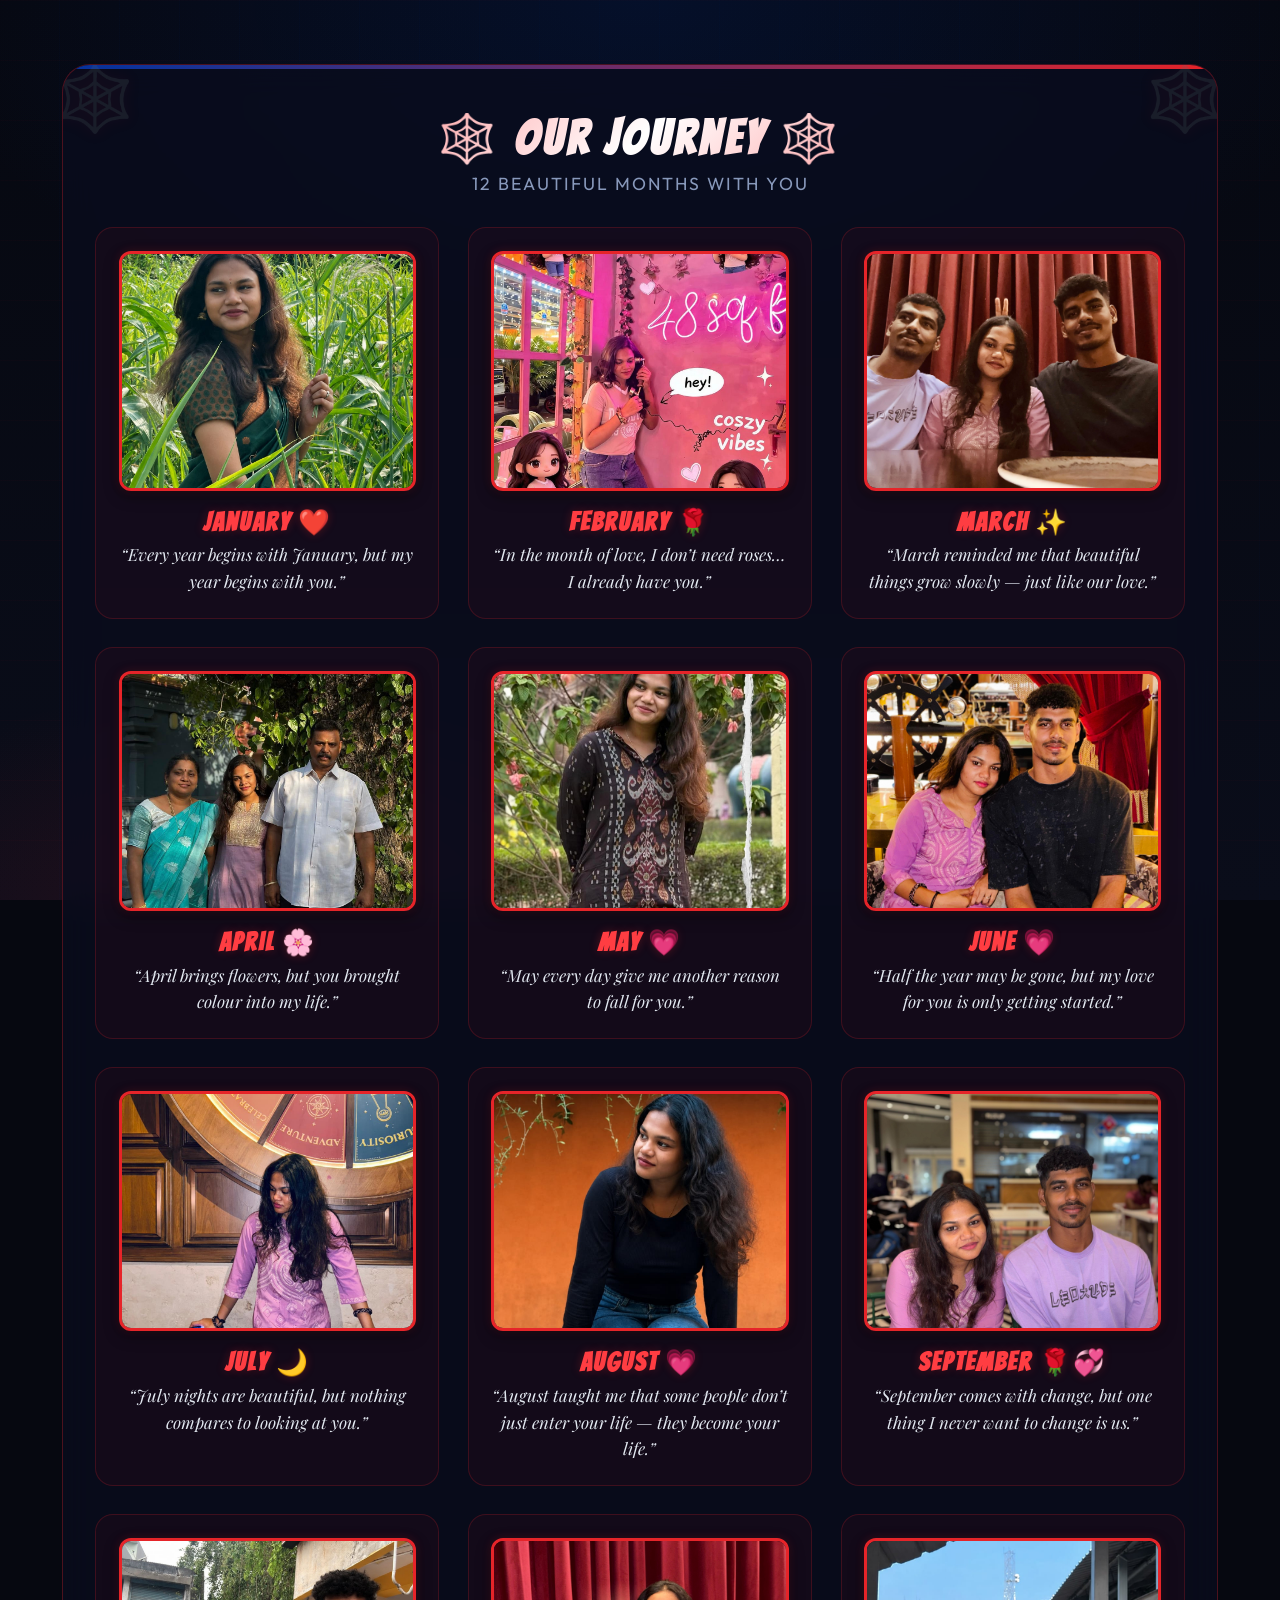
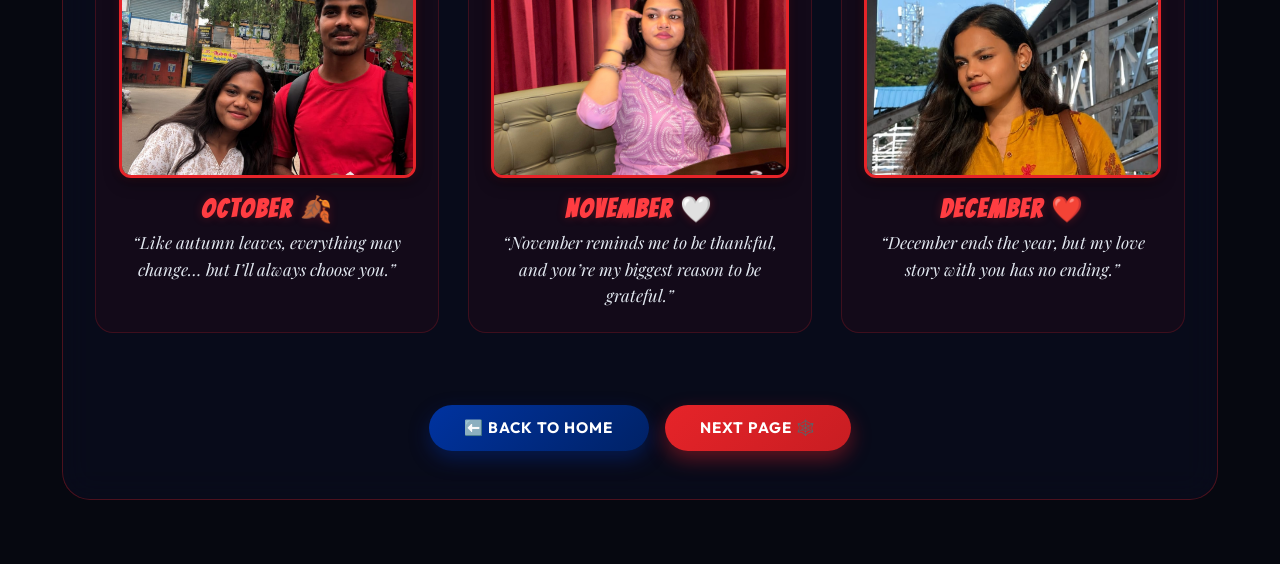
==== commit 08921a2e: "Update memory timeline emojis" ====
--- a/memories.html
+++ b/memories.html
@@ -73,7 +73,7 @@
             <div class="timeline-item">
                 <img src="images/WhatsApp Image 2026-09-16 at 1.54.16 PM.jpeg" alt="June" class="timeline-img">
                 <div class="timeline-content">
-                    <h3 class="month-title">June 🫶</h3>
+                    <h3 class="month-title">June 💗</h3>
                     <p class="sweet-words">“Half the year may be gone, but my love for you is only getting started.”</p>
                 </div>
             </div>
@@ -91,7 +91,7 @@
             <div class="timeline-item">
                 <img src="images/WhatsApp Image 2026-09-18 at 12.08.10 PM.jpeg" alt="August" class="timeline-img">
                 <div class="timeline-content">
-                    <h3 class="month-title">August 💞</h3>
+                    <h3 class="month-title">August 💗</h3>
                     <p class="sweet-words">“August taught me that some people don’t just enter your life — they become your life.”</p>
                 </div>
             </div>
@@ -100,7 +100,7 @@
             <div class="timeline-item">
                 <img src="images/WhatsApp Image 2026-09-17 at 1.33.14 PM.jpeg" alt="September" class="timeline-img">
                 <div class="timeline-content">
-                    <h3 class="month-title">September 🥹</h3>
+                    <h3 class="month-title">September 🌹💞 </h3>
                     <p class="sweet-words">“September comes with change, but one thing I never want to change is us.”</p>
                 </div>
             </div>
@@ -127,7 +127,7 @@
             <div class="timeline-item">
                 <img src="images/WhatsApp Image 2026-09-18 at 12.08.10 PM (1).jpeg" alt="December" class="timeline-img">
                 <div class="timeline-content">
-                    <h3 class="month-title">December 🎂❤️</h3>
+                    <h3 class="month-title">December ❤️</h3>
                     <p class="sweet-words">“December ends the year, but my love story with you has no ending.”</p>
                 </div>
             </div>
